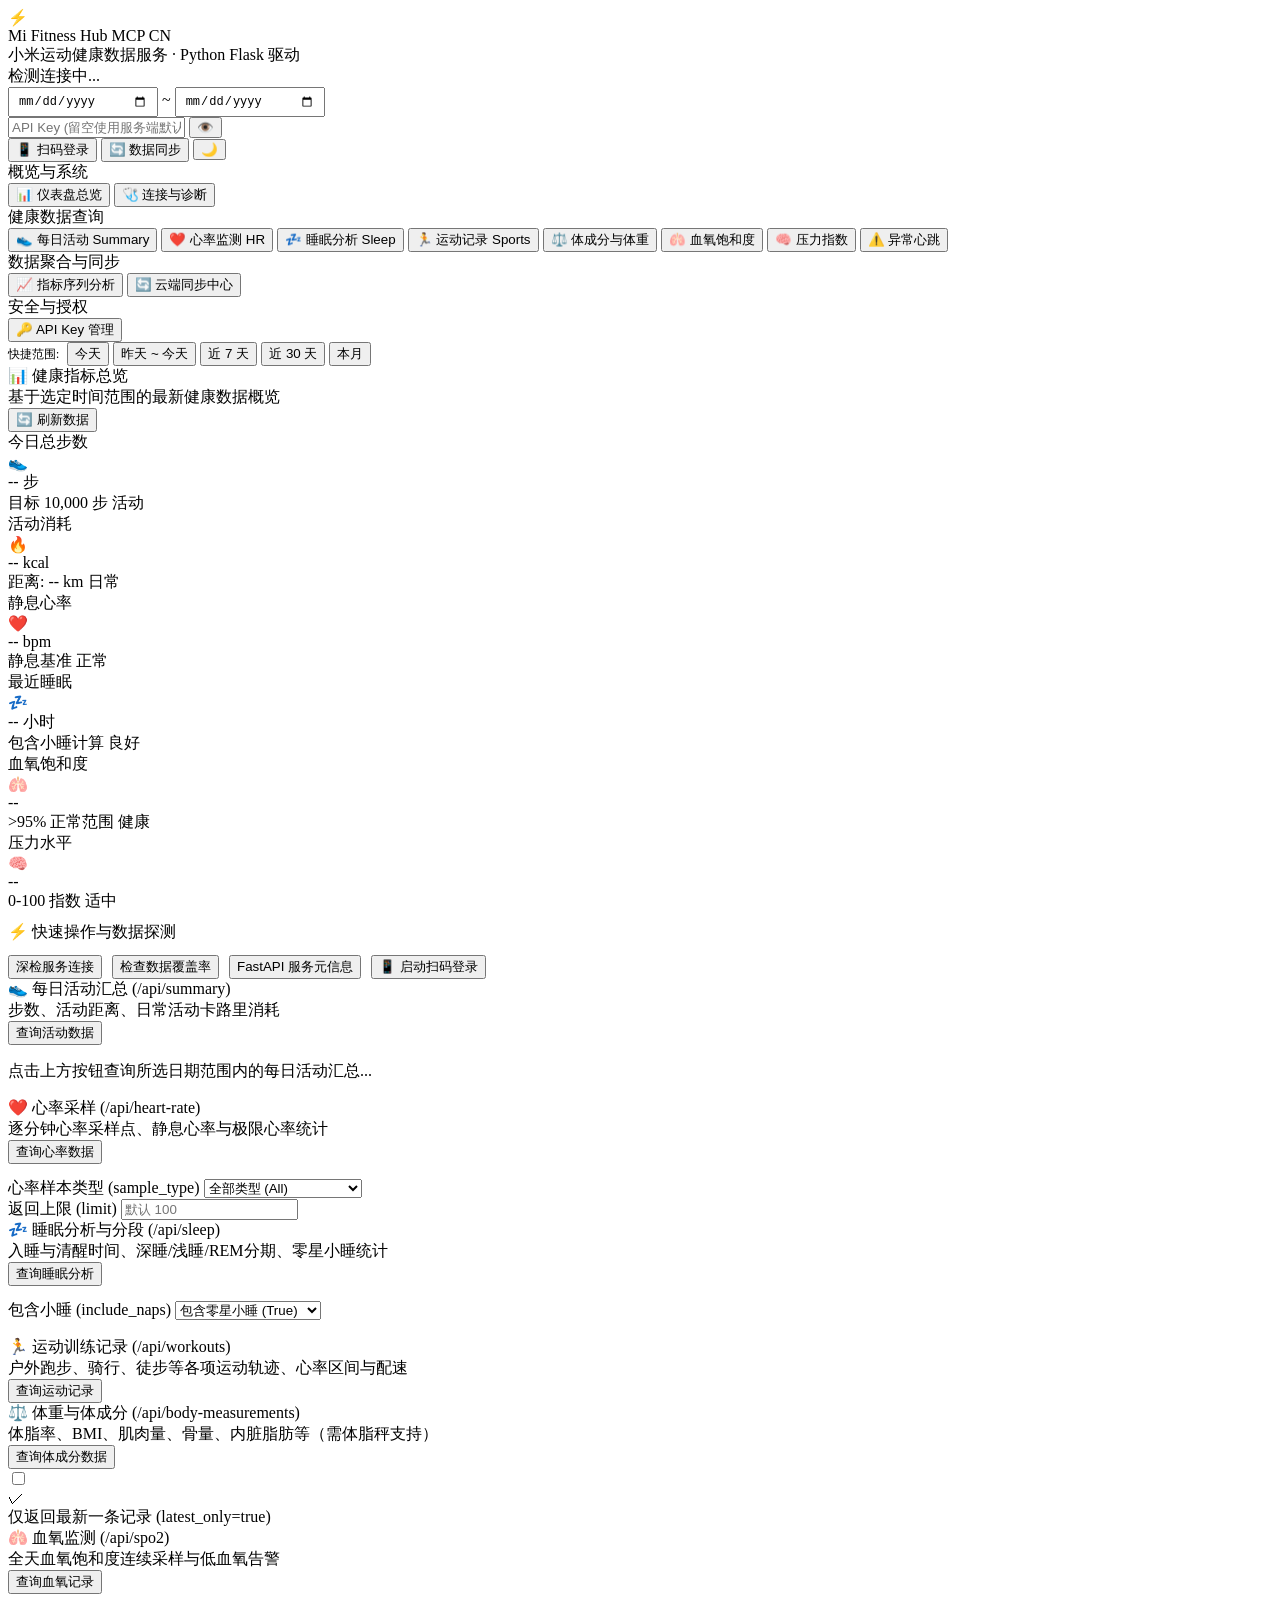
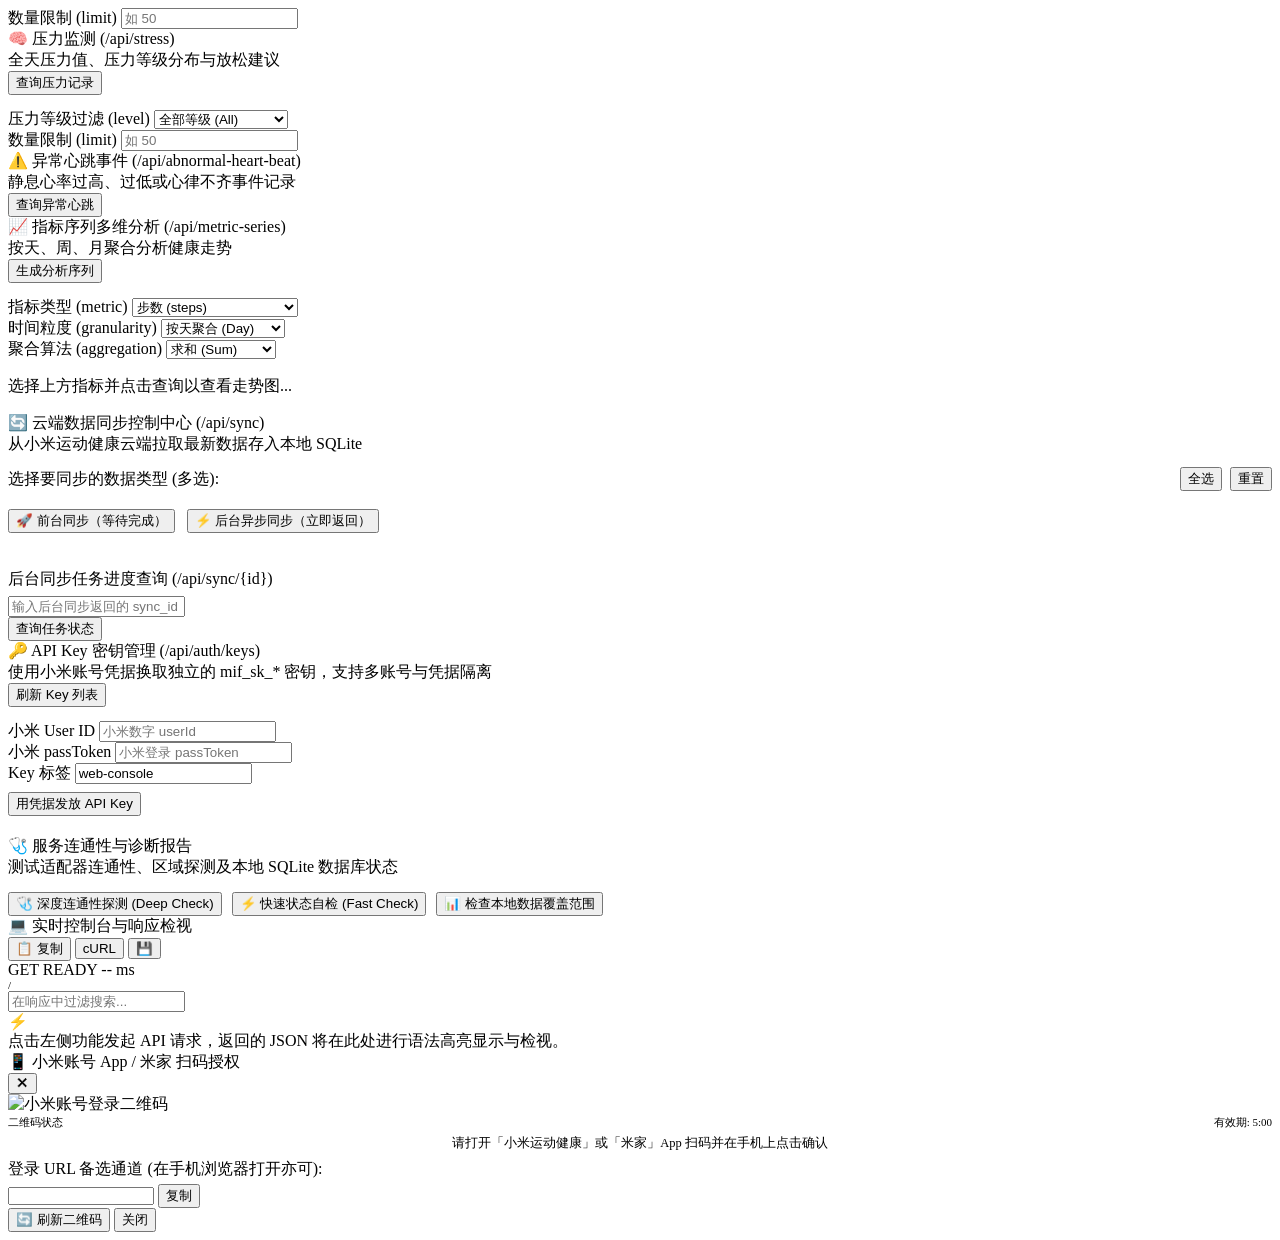
==== src/mi_fitness_mcp/web_assets/templates/index.html @ 89b132bc "Fix merged daily activity totals and sleep data accuracy" ====
<!DOCTYPE html>
<html lang="zh-CN" data-theme="dark">
<head>
  <meta charset="utf-8">
  <meta name="viewport" content="width=device-width, initial-scale=1.0">
  <title>Mi Fitness MCP | 健康数据中心与调试控制台</title>
  <link rel="stylesheet" href="/static/css/style.css">
</head>
<body>
  <div id="app-container">
    <!-- Top Header -->
    <header class="top-header">
      <div class="header-brand">
        <div class="brand-icon">⚡</div>
        <div class="brand-titles">
          <div class="brand-title">
            <span>Mi Fitness Hub</span>
            <span class="brand-badge">MCP CN</span>
          </div>
          <div class="brand-subtitle">小米运动健康数据服务 · Python Flask 驱动</div>
        </div>
      </div>

      <div class="header-actions">
        <!-- Live Backend Status -->
        <div class="status-indicator-badge" id="backendStatusBadge" title="FastAPI 后端服务连接状态">
          <div class="status-dot pulsing" id="backendStatusDot"></div>
          <span id="backendStatusText">检测连接中...</span>
        </div>

        <!-- Global Date Range Pickers -->
        <div class="form-row" style="margin: 0; gap: 6px;">
          <input type="date" id="startDate" class="input-control" style="width: 130px; padding: 5px 8px; font-size: 12px;" title="开始日期">
          <span style="color: var(--text-dim);">~</span>
          <input type="date" id="endDate" class="input-control" style="width: 130px; padding: 5px 8px; font-size: 12px;" title="结束日期">
        </div>

        <!-- Global API Key Input -->
        <div class="api-key-input-wrapper" title="X-API-Key（将作为请求头转发）">
          <input type="password" id="apiKeyInput" placeholder="API Key (留空使用服务端默认)">
          <button class="api-key-icon-btn" onclick="toggleApiKeyVisibility()" title="显示/隐藏 Key" id="keyVisBtn">👁️</button>
        </div>

        <!-- Quick Action Buttons -->
        <button class="btn btn-primary btn-sm" onclick="openQrModal()">📱 扫码登录</button>
        <button class="btn btn-secondary btn-sm" onclick="switchTab('sync')">🔄 数据同步</button>
        <button class="btn btn-icon-only btn-sm" id="themeToggleBtn" onclick="toggleTheme()" title="切换浅色/深色主题">🌙</button>
      </div>
    </header>

    <!-- Main Layout Grid -->
    <div class="main-layout">
      <!-- Left Sidebar Navigation -->
      <aside class="app-sidebar">
        <div>
          <div class="nav-section-title">概览与系统</div>
          <div class="nav-group">
            <button class="nav-item active" data-tab="overview">
              <span class="nav-icon">📊</span>
              <span>仪表盘总览</span>
            </button>
            <button class="nav-item" data-tab="doctor">
              <span class="nav-icon">🩺</span>
              <span>连接与诊断</span>
            </button>
          </div>
        </div>

        <div>
          <div class="nav-section-title">健康数据查询</div>
          <div class="nav-group">
            <button class="nav-item" data-tab="activity">
              <span class="nav-icon">👟</span>
              <span>每日活动</span>
              <span class="nav-badge">Summary</span>
            </button>
            <button class="nav-item" data-tab="heartrate">
              <span class="nav-icon">❤️</span>
              <span>心率监测</span>
              <span class="nav-badge">HR</span>
            </button>
            <button class="nav-item" data-tab="sleep">
              <span class="nav-icon">💤</span>
              <span>睡眠分析</span>
              <span class="nav-badge">Sleep</span>
            </button>
            <button class="nav-item" data-tab="workouts">
              <span class="nav-icon">🏃</span>
              <span>运动记录</span>
              <span class="nav-badge">Sports</span>
            </button>
            <button class="nav-item" data-tab="body">
              <span class="nav-icon">⚖️</span>
              <span>体成分与体重</span>
            </button>
            <button class="nav-item" data-tab="spo2">
              <span class="nav-icon">🫁</span>
              <span>血氧饱和度</span>
            </button>
            <button class="nav-item" data-tab="stress">
              <span class="nav-icon">🧠</span>
              <span>压力指数</span>
            </button>
            <button class="nav-item" data-tab="abnormal">
              <span class="nav-icon">⚠️</span>
              <span>异常心跳</span>
            </button>
          </div>
        </div>

        <div>
          <div class="nav-section-title">数据聚合与同步</div>
          <div class="nav-group">
            <button class="nav-item" data-tab="series">
              <span class="nav-icon">📈</span>
              <span>指标序列分析</span>
            </button>
            <button class="nav-item" data-tab="sync">
              <span class="nav-icon">🔄</span>
              <span>云端同步中心</span>
            </button>
          </div>
        </div>

        <div>
          <div class="nav-section-title">安全与授权</div>
          <div class="nav-group">
            <button class="nav-item" data-tab="keys">
              <span class="nav-icon">🔑</span>
              <span>API Key 管理</span>
            </button>
          </div>
        </div>
      </aside>

      <!-- Center Workspace (Tabbed) -->
      <main class="app-content">
        <!-- Date Preset Filter Pills -->
        <div class="date-preset-pills">
          <span style="font-size: 11.5px; color: var(--text-dim); margin-right: 4px;">快捷范围:</span>
          <button class="preset-pill" data-preset="today" id="preset-today">今天</button>
          <button class="preset-pill active" data-preset="yesterday" id="preset-yesterday">昨天 ~ 今天</button>
          <button class="preset-pill" data-preset="7d" id="preset-7d">近 7 天</button>
          <button class="preset-pill" data-preset="30d" id="preset-30d">近 30 天</button>
          <button class="preset-pill" data-preset="month" id="preset-month">本月</button>
        </div>

        <!-- 1. Overview Tab -->
        <section class="tab-pane active" id="tab-overview">
          <div class="panel-header">
            <div>
              <div class="panel-title"><span class="title-icon">📊</span> 健康指标总览</div>
              <div class="panel-subtitle" id="overviewRangeStatus">基于选定时间范围的最新健康数据概览</div>
            </div>
            <button class="btn btn-secondary btn-sm" onclick="loadOverview()">🔄 刷新数据</button>
          </div>

          <div class="stat-cards-grid">
            <div class="stat-card steps">
              <div class="stat-card-header">
                <span class="stat-card-title">今日总步数</span>
                <div class="stat-card-icon">👟</div>
              </div>
              <div class="stat-card-value"><span id="statSteps">--</span> <span class="stat-card-unit">步</span></div>
              <div class="stat-card-footer">
                <span>目标 10,000 步</span>
                <span class="stat-card-badge up">活动</span>
              </div>
            </div>

            <div class="stat-card calories">
              <div class="stat-card-header">
                <span class="stat-card-title">活动消耗</span>
                <div class="stat-card-icon">🔥</div>
              </div>
              <div class="stat-card-value"><span id="statCalories">--</span> <span class="stat-card-unit">kcal</span></div>
              <div class="stat-card-footer">
                <span>距离: <span id="statDistance">--</span> km</span>
                <span class="stat-card-badge neutral">日常</span>
              </div>
            </div>

            <div class="stat-card hr">
              <div class="stat-card-header">
                <span class="stat-card-title">静息心率</span>
                <div class="stat-card-icon">❤️</div>
              </div>
              <div class="stat-card-value"><span id="statHr">--</span> <span class="stat-card-unit">bpm</span></div>
              <div class="stat-card-footer">
                <span>静息基准</span>
                <span class="stat-card-badge up">正常</span>
              </div>
            </div>

            <div class="stat-card sleep">
              <div class="stat-card-header">
                <span class="stat-card-title">最近睡眠</span>
                <div class="stat-card-icon">💤</div>
              </div>
              <div class="stat-card-value"><span id="statSleep">--</span> <span class="stat-card-unit">小时</span></div>
              <div class="stat-card-footer">
                <span>包含小睡计算</span>
                <span class="stat-card-badge neutral">良好</span>
              </div>
            </div>

            <div class="stat-card spo2">
              <div class="stat-card-header">
                <span class="stat-card-title">血氧饱和度</span>
                <div class="stat-card-icon">🫁</div>
              </div>
              <div class="stat-card-value"><span id="statSpo2">--</span></div>
              <div class="stat-card-footer">
                <span>>95% 正常范围</span>
                <span class="stat-card-badge up">健康</span>
              </div>
            </div>

            <div class="stat-card stress">
              <div class="stat-card-header">
                <span class="stat-card-title">压力水平</span>
                <div class="stat-card-icon">🧠</div>
              </div>
              <div class="stat-card-value"><span id="statStress">--</span></div>
              <div class="stat-card-footer">
                <span>0-100 指数</span>
                <span class="stat-card-badge neutral">适中</span>
              </div>
            </div>
          </div>

          <div class="glass-panel" style="margin-top: 10px;">
            <div class="panel-title"><span class="title-icon">⚡</span> 快速操作与数据探测</div>
            <div style="display: flex; gap: 10px; margin-top: 12px; flex-wrap: wrap;">
              <button class="btn btn-outline" onclick="api('GET', '/api/status?deep=true')">深检服务连接</button>
              <button class="btn btn-outline" onclick="api('GET', '/api/coverage')">检查数据覆盖率</button>
              <button class="btn btn-outline" onclick="api('GET', '/')">FastAPI 服务元信息</button>
              <button class="btn btn-primary" onclick="openQrModal()">📱 启动扫码登录</button>
            </div>
          </div>
        </section>

        <!-- 2. Daily Activity Tab -->
        <section class="tab-pane" id="tab-activity">
          <div class="glass-panel">
            <div class="panel-header">
              <div>
                <div class="panel-title"><span class="title-icon">👟</span> 每日活动汇总 (/api/summary)</div>
                <div class="panel-subtitle">步数、活动距离、日常活动卡路里消耗</div>
              </div>
              <button class="btn btn-primary" onclick="querySummary()">查询活动数据</button>
            </div>
            <div id="summaryVisualContainer" style="margin-top: 14px;">
              <p class="panel-subtitle">点击上方按钮查询所选日期范围内的每日活动汇总...</p>
            </div>
          </div>
        </section>

        <!-- 3. Heart Rate Tab -->
        <section class="tab-pane" id="tab-heartrate">
          <div class="glass-panel">
            <div class="panel-header">
              <div>
                <div class="panel-title"><span class="title-icon">❤️</span> 心率采样 (/api/heart-rate)</div>
                <div class="panel-subtitle">逐分钟心率采样点、静息心率与极限心率统计</div>
              </div>
              <button class="btn btn-primary" onclick="queryHeartRate()">查询心率数据</button>
            </div>

            <div class="form-row" style="margin-top: 14px;">
              <div class="form-group">
                <label class="form-label">心率样本类型 (sample_type)</label>
                <select id="hrType" class="select-control">
                  <option value="">全部类型 (All)</option>
                  <option value="passive">被动日常监测 (passive)</option>
                  <option value="active">运动活跃采样 (active)</option>
                  <option value="resting">静息心率 (resting)</option>
                </select>
              </div>
              <div class="form-group sm">
                <label class="form-label">返回上限 (limit)</label>
                <input type="number" id="hrLimit" class="input-control" placeholder="默认 100">
              </div>
            </div>
          </div>
        </section>

        <!-- 4. Sleep Tab -->
        <section class="tab-pane" id="tab-sleep">
          <div class="glass-panel">
            <div class="panel-header">
              <div>
                <div class="panel-title"><span class="title-icon">💤</span> 睡眠分析与分段 (/api/sleep)</div>
                <div class="panel-subtitle">入睡与清醒时间、深睡/浅睡/REM分期、零星小睡统计</div>
              </div>
              <button class="btn btn-primary" onclick="querySleep()">查询睡眠分析</button>
            </div>

            <div class="form-row" style="margin-top: 14px;">
              <div class="form-group">
                <label class="form-label">包含小睡 (include_naps)</label>
                <select id="napsSelect" class="select-control">
                  <option value="true">包含零星小睡 (True)</option>
                  <option value="false">仅主睡眠阶段 (False)</option>
                </select>
              </div>
            </div>

            <div id="sleepTimelineWrapper" style="margin-top: 16px;"></div>
          </div>
        </section>

        <!-- 5. Workouts Tab -->
        <section class="tab-pane" id="tab-workouts">
          <div class="glass-panel">
            <div class="panel-header">
              <div>
                <div class="panel-title"><span class="title-icon">🏃</span> 运动训练记录 (/api/workouts)</div>
                <div class="panel-subtitle">户外跑步、骑行、徒步等各项运动轨迹、心率区间与配速</div>
              </div>
              <button class="btn btn-primary" onclick="queryWorkouts()">查询运动记录</button>
            </div>
          </div>
        </section>

        <!-- 6. Body Measurements Tab -->
        <section class="tab-pane" id="tab-body">
          <div class="glass-panel">
            <div class="panel-header">
              <div>
                <div class="panel-title"><span class="title-icon">⚖️</span> 体重与体成分 (/api/body-measurements)</div>
                <div class="panel-subtitle">体脂率、BMI、肌肉量、骨量、内脏脂肪等（需体脂秤支持）</div>
              </div>
              <button class="btn btn-primary" onclick="queryBody()">查询体成分数据</button>
            </div>

            <label class="custom-checkbox">
              <input type="checkbox" id="latestOnlyCheck">
              <div class="checkbox-box">✓</div>
              <span>仅返回最新一条记录 (latest_only=true)</span>
            </label>
          </div>
        </section>

        <!-- 7. SpO2 Tab -->
        <section class="tab-pane" id="tab-spo2">
          <div class="glass-panel">
            <div class="panel-header">
              <div>
                <div class="panel-title"><span class="title-icon">🫁</span> 血氧监测 (/api/spo2)</div>
                <div class="panel-subtitle">全天血氧饱和度连续采样与低血氧告警</div>
              </div>
              <button class="btn btn-primary" onclick="querySpo2()">查询血氧记录</button>
            </div>

            <div class="form-row" style="margin-top: 14px;">
              <div class="form-group sm">
                <label class="form-label">数量限制 (limit)</label>
                <input type="number" id="spo2Limit" class="input-control" placeholder="如 50">
              </div>
            </div>
          </div>
        </section>

        <!-- 8. Stress Tab -->
        <section class="tab-pane" id="tab-stress">
          <div class="glass-panel">
            <div class="panel-header">
              <div>
                <div class="panel-title"><span class="title-icon">🧠</span> 压力监测 (/api/stress)</div>
                <div class="panel-subtitle">全天压力值、压力等级分布与放松建议</div>
              </div>
              <button class="btn btn-primary" onclick="queryStress()">查询压力记录</button>
            </div>

            <div class="form-row" style="margin-top: 14px;">
              <div class="form-group">
                <label class="form-label">压力等级过滤 (level)</label>
                <select id="stressLevel" class="select-control">
                  <option value="">全部等级 (All)</option>
                  <option value="low">低度压力 (Low)</option>
                  <option value="medium">中度压力 (Medium)</option>
                  <option value="high">高度压力 (High)</option>
                </select>
              </div>
              <div class="form-group sm">
                <label class="form-label">数量限制 (limit)</label>
                <input type="number" id="stressLimit" class="input-control" placeholder="如 50">
              </div>
            </div>
          </div>
        </section>

        <!-- 9. Abnormal Heart Beat Tab -->
        <section class="tab-pane" id="tab-abnormal">
          <div class="glass-panel">
            <div class="panel-header">
              <div>
                <div class="panel-title"><span class="title-icon">⚠️</span> 异常心跳事件 (/api/abnormal-heart-beat)</div>
                <div class="panel-subtitle">静息心率过高、过低或心律不齐事件记录</div>
              </div>
              <button class="btn btn-primary" onclick="queryAbnormalHr()">查询异常心跳</button>
            </div>
          </div>
        </section>

        <!-- 10. Metric Series Tab -->
        <section class="tab-pane" id="tab-series">
          <div class="glass-panel">
            <div class="panel-header">
              <div>
                <div class="panel-title"><span class="title-icon">📈</span> 指标序列多维分析 (/api/metric-series)</div>
                <div class="panel-subtitle">按天、周、月聚合分析健康走势</div>
              </div>
              <button class="btn btn-primary" onclick="queryMetricSeries()">生成分析序列</button>
            </div>

            <div class="form-row" style="margin-top: 14px;">
              <div class="form-group">
                <label class="form-label">指标类型 (metric)</label>
                <select id="metricSelect" class="select-control">
                  <option value="steps">步数 (steps)</option>
                  <option value="distance_m">距离/米 (distance_m)</option>
                  <option value="active_kcal">活动卡路里 (active_kcal)</option>
                </select>
              </div>
              <div class="form-group">
                <label class="form-label">时间粒度 (granularity)</label>
                <select id="granularitySelect" class="select-control">
                  <option value="day">按天聚合 (Day)</option>
                  <option value="week">按周聚合 (Week)</option>
                  <option value="month">按月聚合 (Month)</option>
                </select>
              </div>
              <div class="form-group">
                <label class="form-label">聚合算法 (aggregation)</label>
                <select id="aggregationSelect" class="select-control">
                  <option value="sum">求和 (Sum)</option>
                  <option value="avg">平均值 (Avg)</option>
                  <option value="max">最大值 (Max)</option>
                  <option value="min">最小值 (Min)</option>
                  <option value="latest">取最新 (Latest)</option>
                </select>
              </div>
            </div>

            <!-- Visualization Canvas -->
            <div class="chart-container" id="metricChartContainer" style="margin-top: 16px;">
              <div class="inspector-empty-state"><p>选择上方指标并点击查询以查看走势图...</p></div>
            </div>
          </div>
        </section>

        <!-- 11. Sync Center Tab -->
        <section class="tab-pane" id="tab-sync">
          <div class="glass-panel">
            <div class="panel-header">
              <div>
                <div class="panel-title"><span class="title-icon">🔄</span> 云端数据同步控制中心 (/api/sync)</div>
                <div class="panel-subtitle">从小米运动健康云端拉取最新数据存入本地 SQLite</div>
              </div>
            </div>

            <div style="margin-top: 12px;">
              <div style="display: flex; justify-content: space-between; align-items: center;">
                <label class="form-label">选择要同步的数据类型 (多选):</label>
                <div style="display: flex; gap: 8px;">
                  <button class="btn btn-outline btn-sm" onclick="selectAllSyncTags(true)">全选</button>
                  <button class="btn btn-outline btn-sm" onclick="selectAllSyncTags(false)">重置</button>
                </div>
              </div>

              <div class="tag-pills-selector" id="syncTagPills"></div>
            </div>

            <div style="display: flex; gap: 12px; margin-top: 18px; flex-wrap: wrap;">
              <button class="btn btn-primary" onclick="triggerSync(false)">🚀 前台同步（等待完成）</button>
              <button class="btn btn-secondary" onclick="triggerSync(true)">⚡ 后台异步同步（立即返回）</button>
            </div>

            <div style="margin-top: 20px; padding-top: 16px; border-top: 1px solid var(--border-subtle);">
              <label class="form-label">后台同步任务进度查询 (/api/sync/{id})</label>
              <div class="form-row" style="margin-top: 6px;">
                <div class="form-group">
                  <input type="text" id="syncIdInput" class="input-control" placeholder="输入后台同步返回的 sync_id (如 sync_abc123)">
                </div>
                <button class="btn btn-outline" onclick="pollSyncStatus()">查询任务状态</button>
              </div>
            </div>
          </div>
        </section>

        <!-- 12. API Key Management Tab -->
        <section class="tab-pane" id="tab-keys">
          <div class="glass-panel">
            <div class="panel-header">
              <div>
                <div class="panel-title"><span class="title-icon">🔑</span> API Key 密钥管理 (/api/auth/keys)</div>
                <div class="panel-subtitle">使用小米账号凭据换取独立的 mif_sk_* 密钥，支持多账号与凭据隔离</div>
              </div>
              <button class="btn btn-secondary btn-sm" onclick="listKeys()">刷新 Key 列表</button>
            </div>

            <div class="form-row" style="margin-top: 14px;">
              <div class="form-group">
                <label class="form-label">小米 User ID</label>
                <input type="text" id="keyUserId" class="input-control" placeholder="小米数字 userId">
              </div>
              <div class="form-group">
                <label class="form-label">小米 passToken</label>
                <input type="password" id="keyPassToken" class="input-control" placeholder="小米登录 passToken">
              </div>
              <div class="form-group sm">
                <label class="form-label">Key 标签</label>
                <input type="text" id="keyLabel" class="input-control" placeholder="web-ui" value="web-console">
              </div>
            </div>

            <button class="btn btn-primary" onclick="createKeyWithCredentials()" style="margin-top: 8px;">用凭据发放 API Key</button>

            <div id="keysTableWrapper" style="margin-top: 20px;"></div>
          </div>
        </section>

        <!-- 13. Doctor Tab -->
        <section class="tab-pane" id="tab-doctor">
          <div class="glass-panel">
            <div class="panel-header">
              <div>
                <div class="panel-title"><span class="title-icon">🩺</span> 服务连通性与诊断报告</div>
                <div class="panel-subtitle">测试适配器连通性、区域探测及本地 SQLite 数据库状态</div>
              </div>
            </div>

            <div style="display: flex; gap: 10px; margin-top: 14px; flex-wrap: wrap;">
              <button class="btn btn-primary" onclick="api('GET', '/api/status?deep=true')">🩺 深度连通性探测 (Deep Check)</button>
              <button class="btn btn-secondary" onclick="api('GET', '/api/status?deep=false')">⚡ 快速状态自检 (Fast Check)</button>
              <button class="btn btn-outline" onclick="api('GET', '/api/coverage')">📊 检查本地数据覆盖范围</button>
            </div>
          </div>
        </section>
      </main>

      <!-- Right Inspector & Developer Console -->
      <aside class="app-inspector">
        <div class="inspector-header">
          <div class="inspector-title">
            <span>💻</span> 实时控制台与响应检视
          </div>
          <div class="btn-group">
            <button class="btn btn-secondary btn-sm" onclick="copyResponse()" title="复制 JSON">📋 复制</button>
            <button class="btn btn-secondary btn-sm" onclick="copyCurl()" title="生成 cURL">cURL</button>
            <button class="btn btn-secondary btn-sm" onclick="downloadJson()" title="导出 JSON">💾</button>
          </div>
        </div>

        <div class="inspector-meta-bar">
          <div class="meta-badges-group">
            <span class="http-method-pill get" id="metaMethod">GET</span>
            <span class="status-pill ok" id="metaStatus">READY</span>
            <span class="latency-pill" id="metaLatency">-- ms</span>
          </div>
          <div style="font-size: 11px; color: var(--text-dim); overflow: hidden; text-overflow: ellipsis; white-space: nowrap; max-width: 160px;" id="metaUrl">/</div>
        </div>

        <div class="inspector-actions-bar">
          <input type="text" class="inspector-search-input" placeholder="在响应中过滤搜索..." oninput="filterInspectorJson(this.value)">
        </div>

        <div class="inspector-body" id="inspectorBody">
          <div class="inspector-empty-state">
            <div class="inspector-empty-icon">⚡</div>
            <div>点击左侧功能发起 API 请求，返回的 JSON 将在此处进行语法高亮显示与检视。</div>
          </div>
        </div>
      </aside>
    </div>
  </div>

  <!-- QR Code Login Modal Overlay -->
  <div class="modal-backdrop" id="qrModal">
    <div class="modal-card">
      <div class="modal-header">
        <div class="modal-title">
          <span>📱</span> 小米账号 App / 米家 扫码授权
        </div>
        <button class="modal-close-btn" onclick="closeQrModal()">✕</button>
      </div>

      <div class="modal-body">
        <div class="qr-container">
          <div class="qr-image-frame">
            <img id="qrImage" alt="小米账号登录二维码" src="">
            <div class="qr-scan-beam" id="qrScanBeam"></div>
          </div>

          <div style="width: 100%;">
            <div style="display: flex; justify-content: space-between; font-size: 11px; color: var(--text-muted); margin-bottom: 4px;">
              <span>二维码状态</span>
              <span id="qrTimerText">有效期: 5:00</span>
            </div>
            <div class="qr-timer-bar">
              <div class="qr-timer-progress" id="qrProgressBar"></div>
            </div>
          </div>

          <div id="qrStatusText" style="text-align: center; font-size: 12.5px; color: var(--text-secondary); line-height: 1.5;">
            请打开「小米运动健康」或「米家」App 扫码并在手机上点击确认
          </div>

          <div style="width: 100%; margin-top: 6px;">
            <label class="form-label">登录 URL 备选通道 (在手机浏览器打开亦可):</label>
            <div class="form-row" style="margin: 4px 0 0 0;">
              <input type="text" id="qrLoginUrl" class="input-control" readonly style="font-size: 11px;">
              <button class="btn btn-secondary btn-sm" onclick="copyLoginUrl()">复制</button>
            </div>
          </div>
        </div>
      </div>

      <div class="modal-footer">
        <button class="btn btn-outline" onclick="startQrFlow()">🔄 刷新二维码</button>
        <button class="btn btn-secondary" onclick="closeQrModal()">关闭</button>
      </div>
    </div>
  </div>

  <!-- Floating Toast Notifications -->
  <div class="toast-container" id="toastContainer"></div>

  <!-- Scripts -->
  <script src="/static/js/app.js"></script>
  <script>
    function toggleApiKeyVisibility() {
      const input = $('apiKeyInput');
      const btn = $('keyVisBtn');
      if (input.type === 'password') {
        input.type = 'text';
        btn.textContent = '🔒';
      } else {
        input.type = 'password';
        btn.textContent = '👁️';
      }
    }
  </script>
</body>
</html>
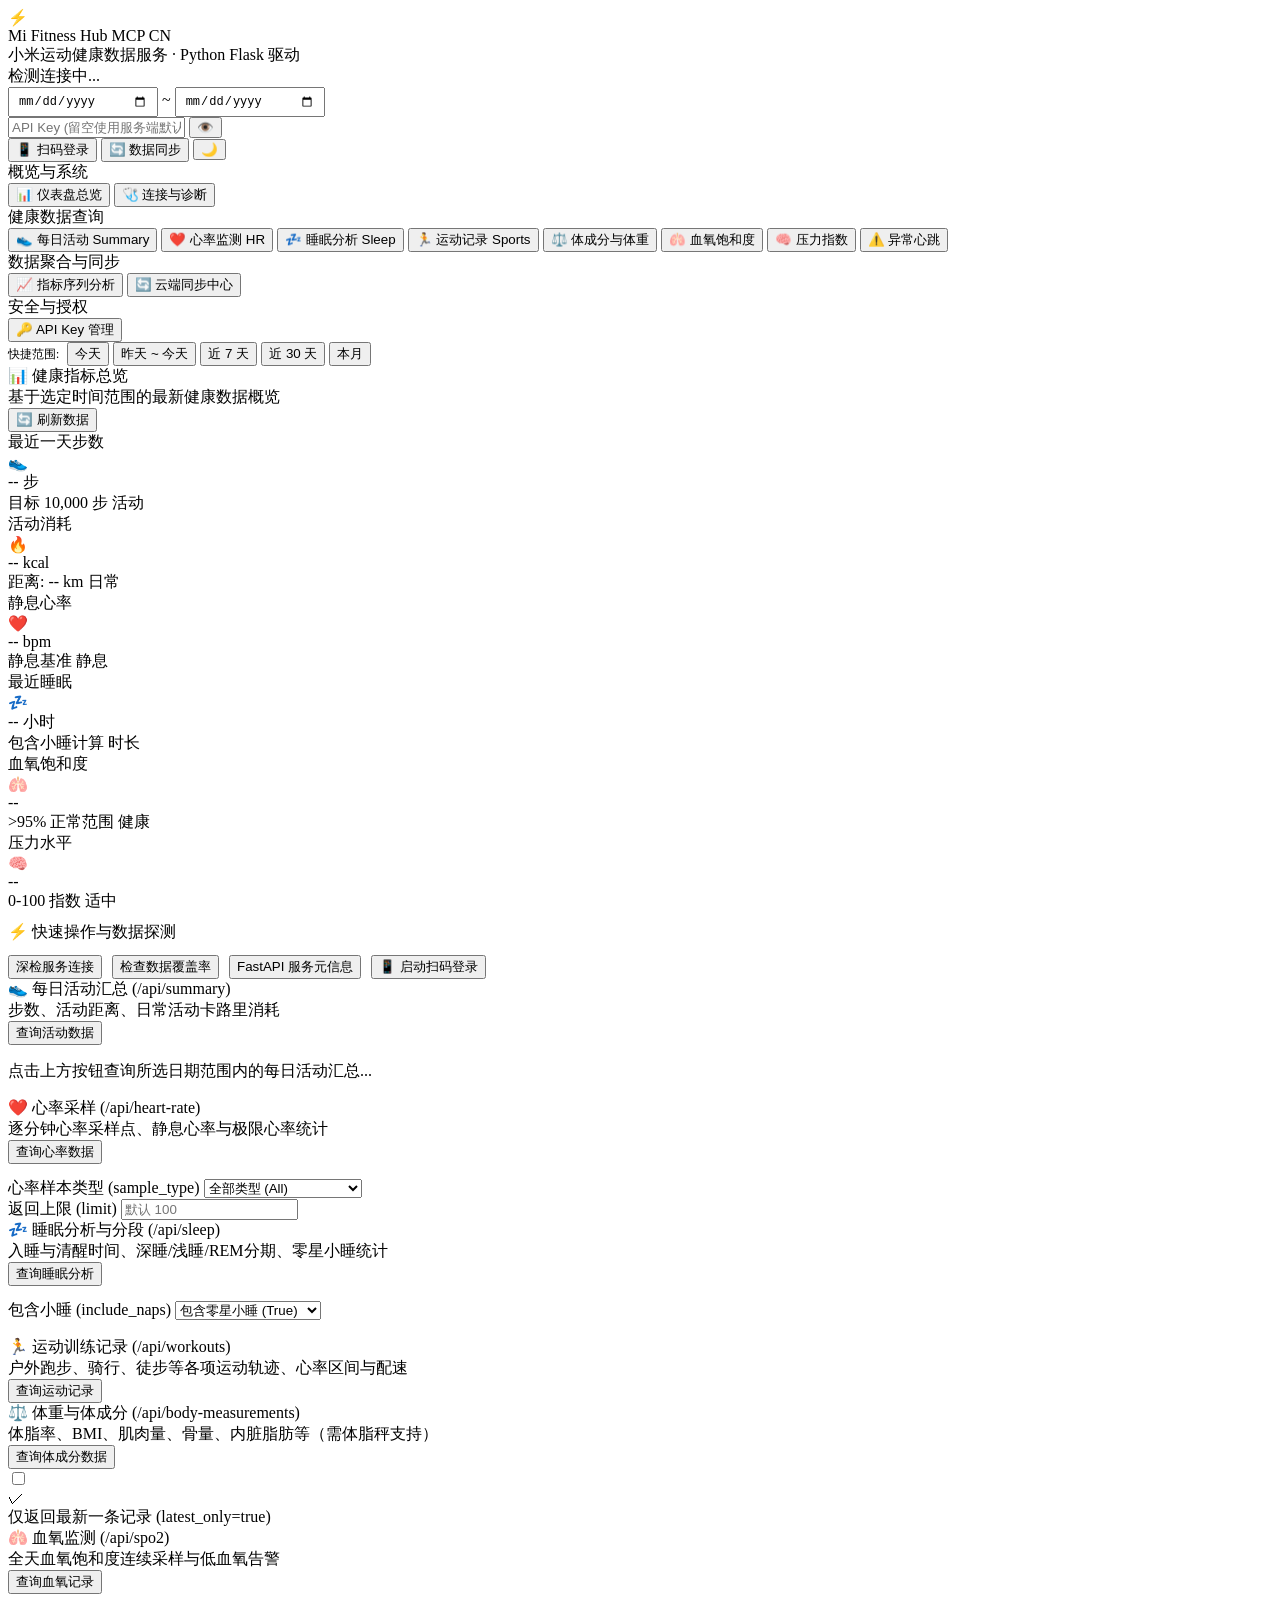
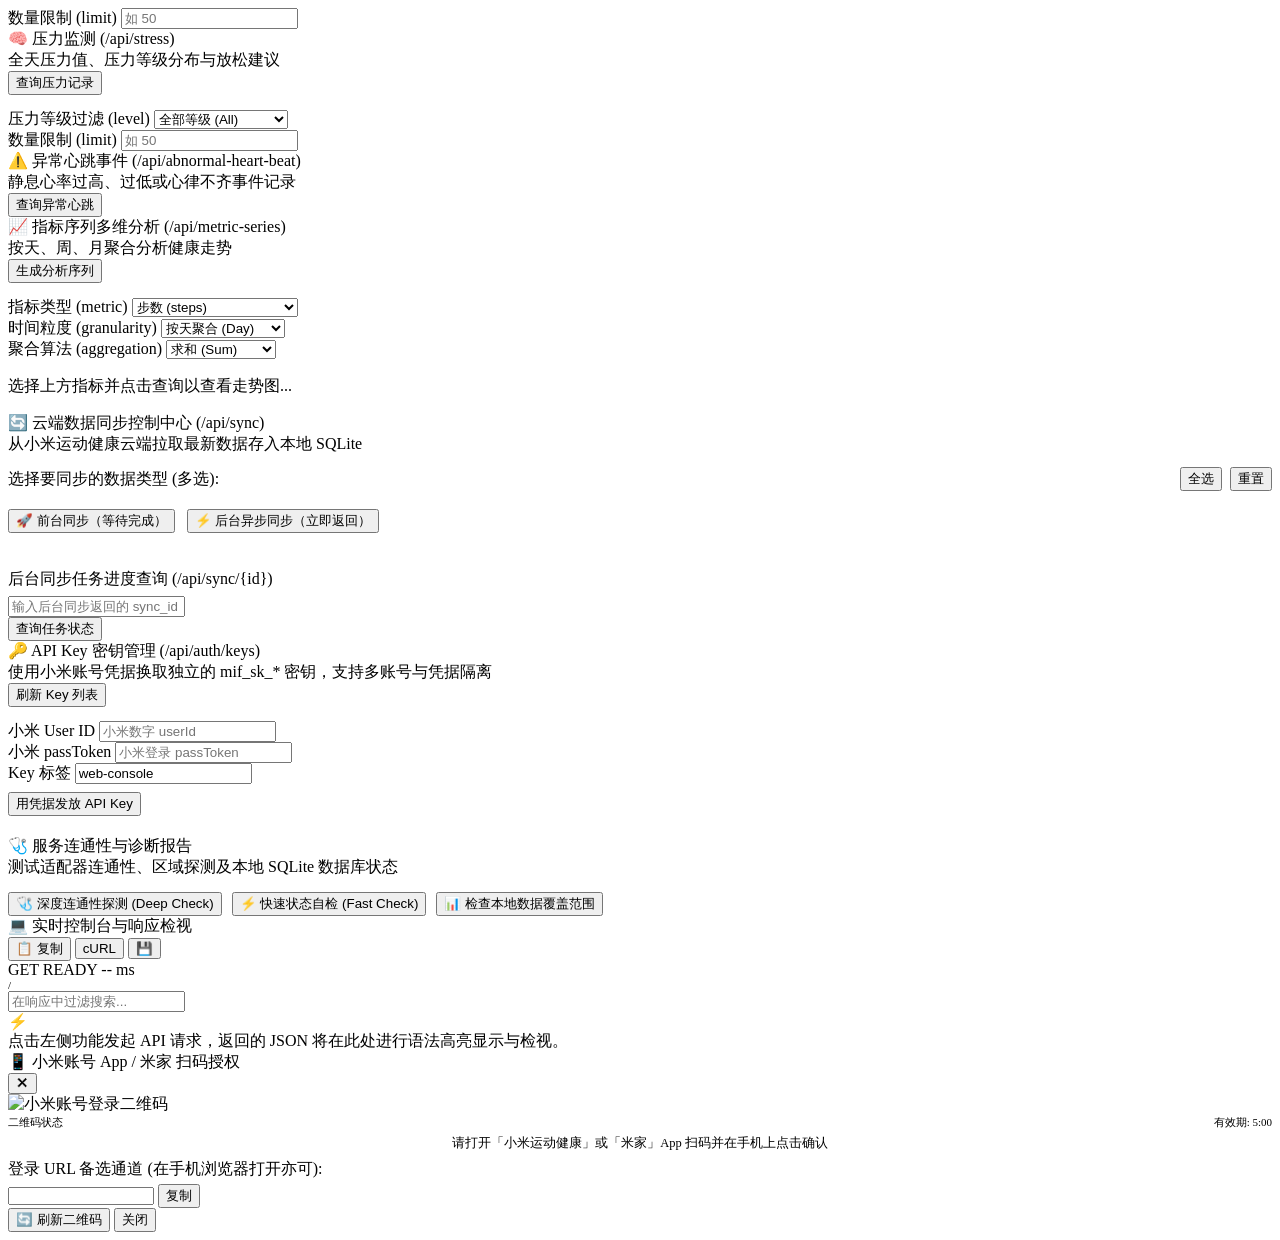
==== commit 55402b62: "Enable QR-authenticated MCP analysis and fix dashboard controls" ====
--- a/src/mi_fitness_mcp/web_assets/templates/index.html
+++ b/src/mi_fitness_mcp/web_assets/templates/index.html
@@ -158,7 +158,7 @@
           <div class="stat-cards-grid">
             <div class="stat-card steps">
               <div class="stat-card-header">
-                <span class="stat-card-title">今日总步数</span>
+                <span class="stat-card-title">最近一天步数</span>
                 <div class="stat-card-icon">👟</div>
               </div>
               <div class="stat-card-value"><span id="statSteps">--</span> <span class="stat-card-unit">步</span></div>
@@ -188,7 +188,7 @@
               <div class="stat-card-value"><span id="statHr">--</span> <span class="stat-card-unit">bpm</span></div>
               <div class="stat-card-footer">
                 <span>静息基准</span>
-                <span class="stat-card-badge up">正常</span>
+                <span class="stat-card-badge neutral">静息</span>
               </div>
             </div>
 
@@ -200,7 +200,7 @@
               <div class="stat-card-value"><span id="statSleep">--</span> <span class="stat-card-unit">小时</span></div>
               <div class="stat-card-footer">
                 <span>包含小睡计算</span>
-                <span class="stat-card-badge neutral">良好</span>
+                <span class="stat-card-badge neutral">时长</span>
               </div>
             </div>
 
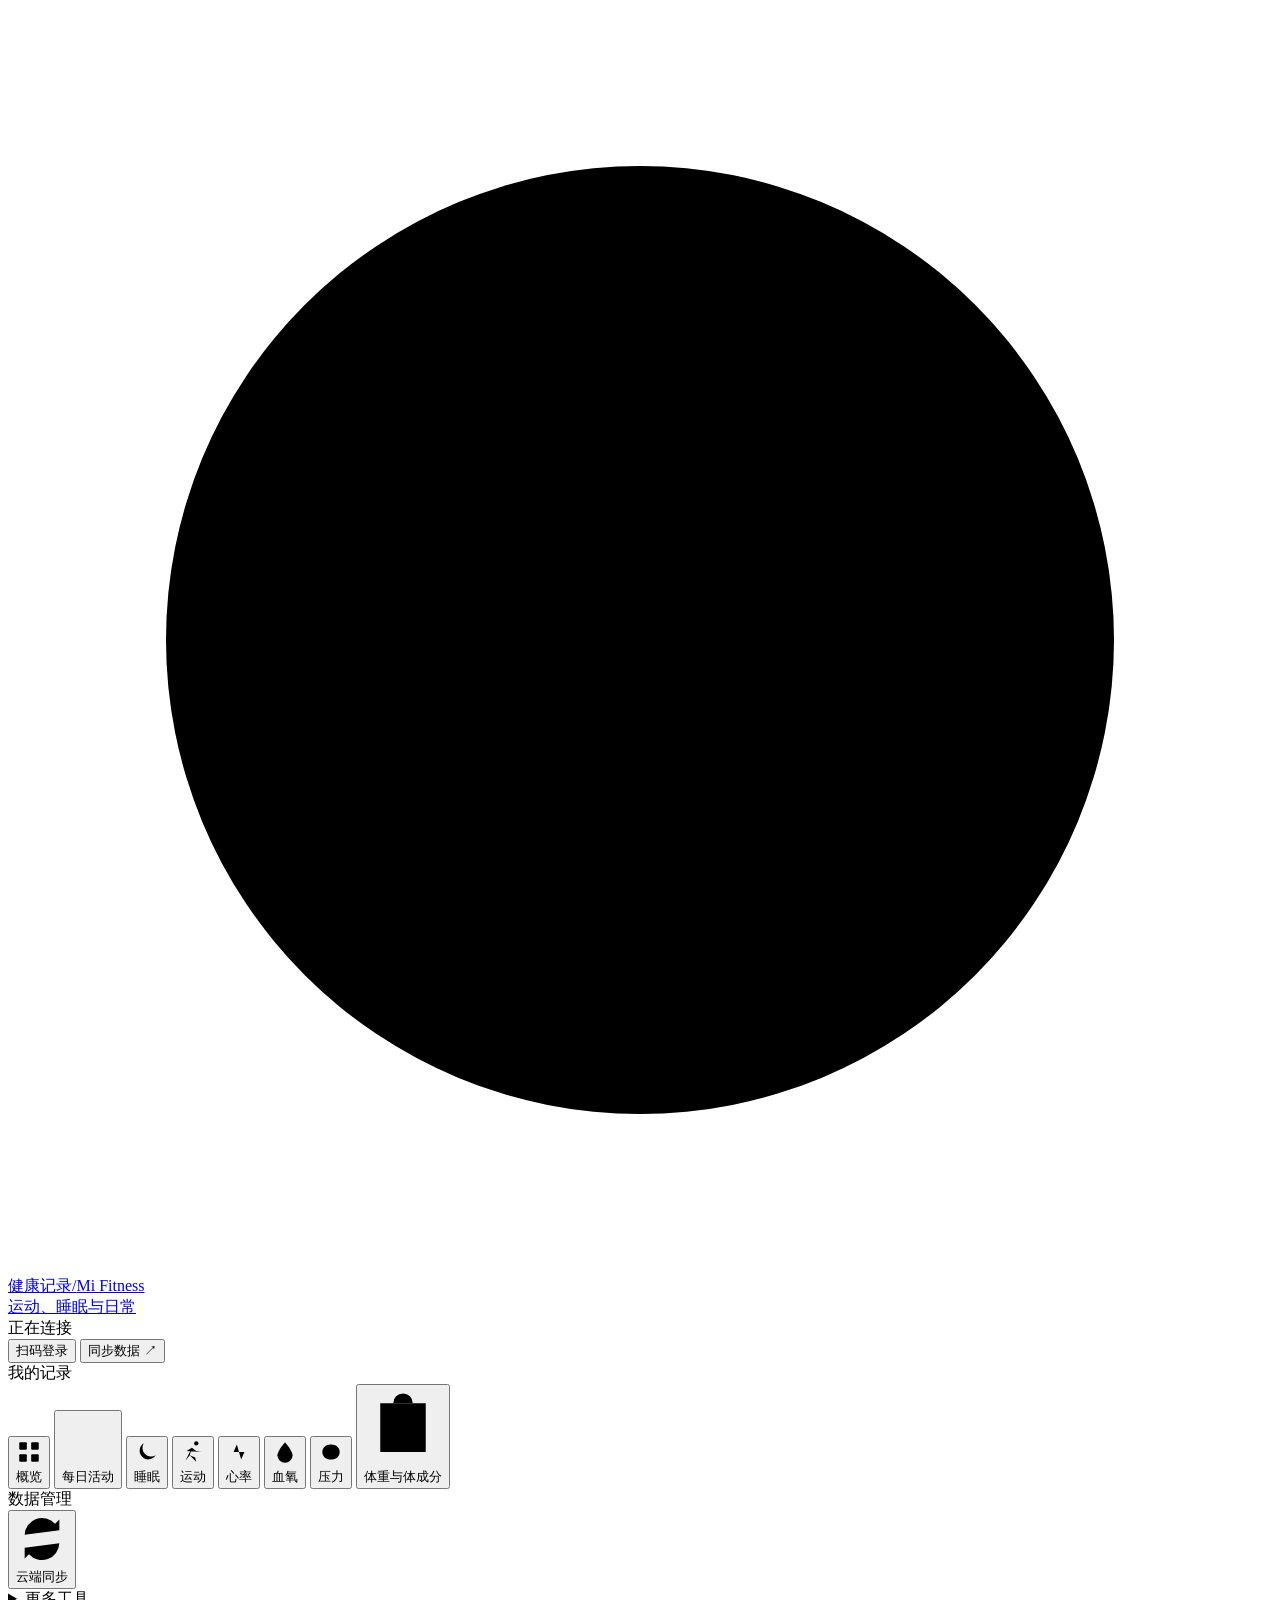
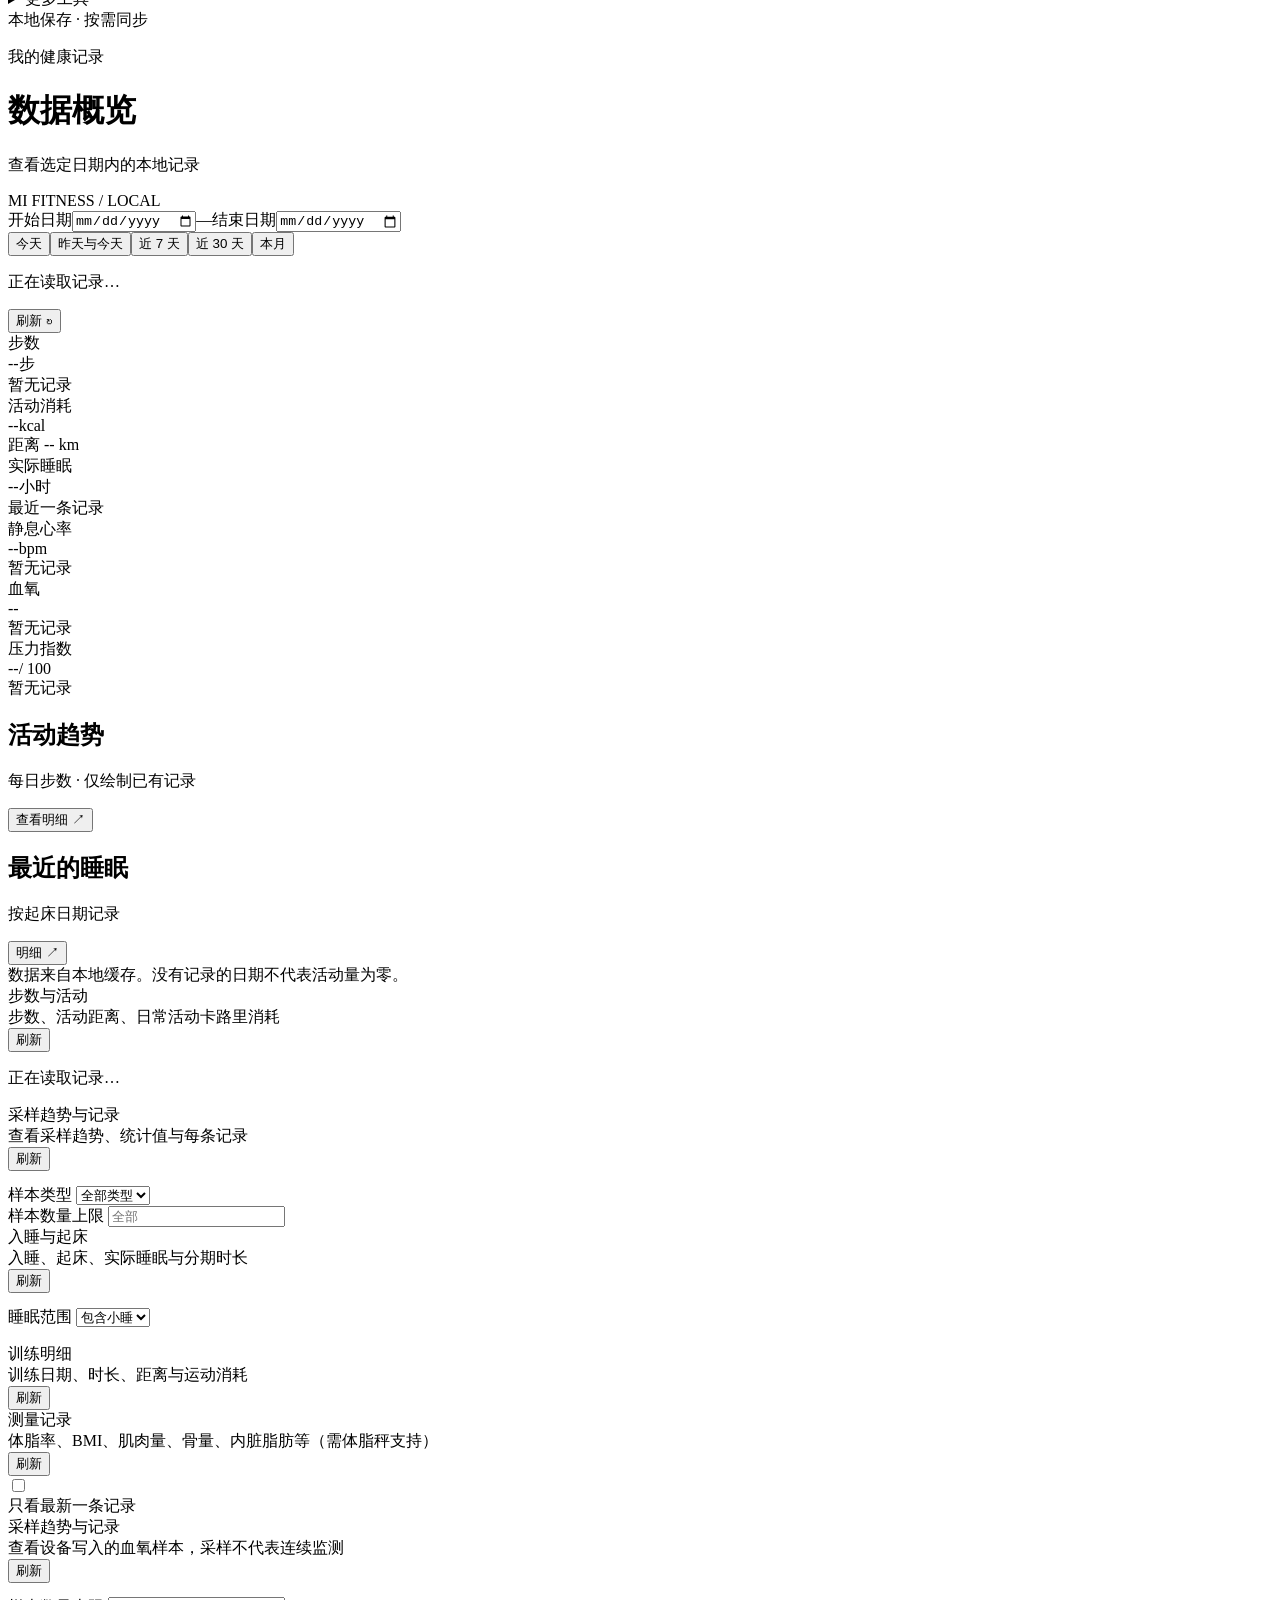
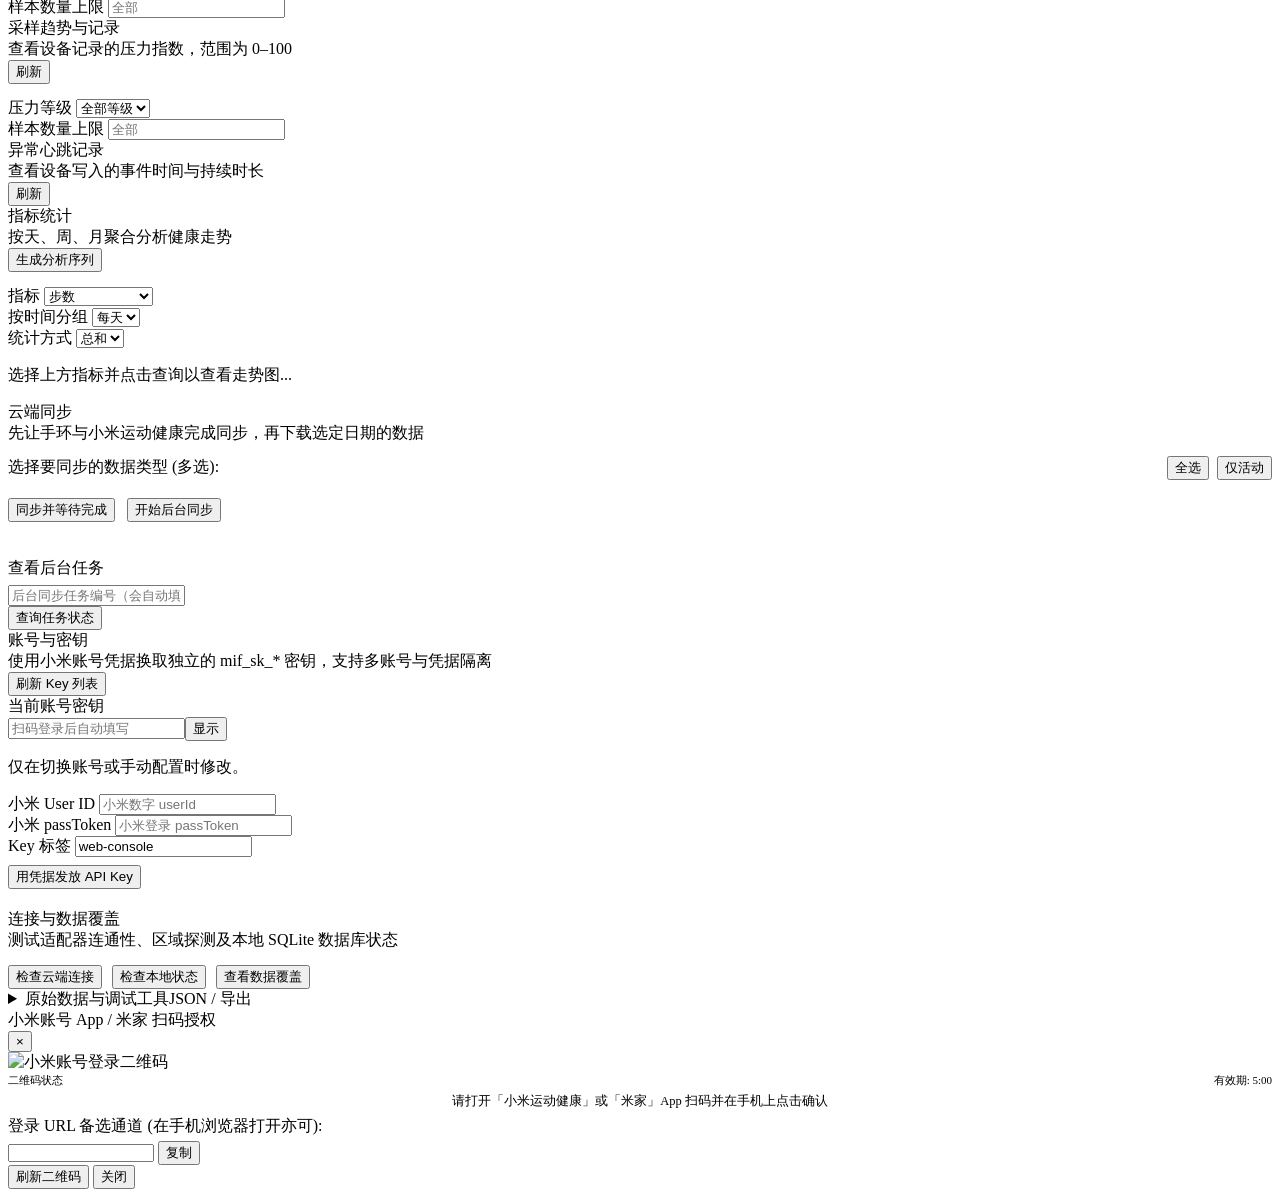
==== commit 31bebcf2: "Redesign dashboard as a minimal tactile health notebook" ====
--- a/src/mi_fitness_mcp/web_assets/templates/index.html
+++ b/src/mi_fitness_mcp/web_assets/templates/index.html
@@ -1,307 +1,139 @@
 <!DOCTYPE html>
-<html lang="zh-CN" data-theme="dark">
+<html lang="zh-CN" data-theme="light">
 <head>
   <meta charset="utf-8">
   <meta name="viewport" content="width=device-width, initial-scale=1.0">
-  <title>Mi Fitness MCP | 健康数据中心与调试控制台</title>
+  <title>健康记录 · Mi Fitness</title>
   <link rel="stylesheet" href="/static/css/style.css">
 </head>
 <body>
   <div id="app-container">
     <!-- Top Header -->
     <header class="top-header">
-      <div class="header-brand">
-        <div class="brand-icon">⚡</div>
-        <div class="brand-titles">
-          <div class="brand-title">
-            <span>Mi Fitness Hub</span>
-            <span class="brand-badge">MCP CN</span>
-          </div>
-          <div class="brand-subtitle">小米运动健康数据服务 · Python Flask 驱动</div>
-        </div>
-      </div>
-
+      <a class="header-brand" href="/" aria-label="健康记录首页">
+        <span class="brand-icon" aria-hidden="true"><svg viewBox="0 0 32 32"><circle cx="16" cy="16" r="12"/><path d="M6 17h6l3-6 4 11 3-5h4"/></svg></span>
+        <div><div class="brand-title">健康记录<span class="brand-divider">/</span><span class="brand-en">Mi Fitness</span></div><div class="brand-subtitle">运动、睡眠与日常</div></div>
+      </a>
       <div class="header-actions">
-        <!-- Live Backend Status -->
-        <div class="status-indicator-badge" id="backendStatusBadge" title="FastAPI 后端服务连接状态">
-          <div class="status-dot pulsing" id="backendStatusDot"></div>
-          <span id="backendStatusText">检测连接中...</span>
-        </div>
-
-        <!-- Global Date Range Pickers -->
-        <div class="form-row" style="margin: 0; gap: 6px;">
-          <input type="date" id="startDate" class="input-control" style="width: 130px; padding: 5px 8px; font-size: 12px;" title="开始日期">
-          <span style="color: var(--text-dim);">~</span>
-          <input type="date" id="endDate" class="input-control" style="width: 130px; padding: 5px 8px; font-size: 12px;" title="结束日期">
-        </div>
-
-        <!-- Global API Key Input -->
-        <div class="api-key-input-wrapper" title="X-API-Key（将作为请求头转发）">
-          <input type="password" id="apiKeyInput" placeholder="API Key (留空使用服务端默认)">
-          <button class="api-key-icon-btn" onclick="toggleApiKeyVisibility()" title="显示/隐藏 Key" id="keyVisBtn">👁️</button>
-        </div>
-
-        <!-- Quick Action Buttons -->
-        <button class="btn btn-primary btn-sm" onclick="openQrModal()">📱 扫码登录</button>
-        <button class="btn btn-secondary btn-sm" onclick="switchTab('sync')">🔄 数据同步</button>
-        <button class="btn btn-icon-only btn-sm" id="themeToggleBtn" onclick="toggleTheme()" title="切换浅色/深色主题">🌙</button>
+        <div class="status-indicator-badge" id="backendStatusBadge" title="本地数据服务连接状态"><span class="status-dot" id="backendStatusDot"></span><span id="backendStatusText">正在连接</span></div>
+        <button class="btn btn-secondary" onclick="openQrModal()">扫码登录</button>
+        <button class="btn btn-primary" onclick="switchTab('sync')">同步数据<span aria-hidden="true"> ↗</span></button>
       </div>
     </header>
 
     <!-- Main Layout Grid -->
     <div class="main-layout">
       <!-- Left Sidebar Navigation -->
-      <aside class="app-sidebar">
-        <div>
-          <div class="nav-section-title">概览与系统</div>
-          <div class="nav-group">
-            <button class="nav-item active" data-tab="overview">
-              <span class="nav-icon">📊</span>
-              <span>仪表盘总览</span>
-            </button>
-            <button class="nav-item" data-tab="doctor">
-              <span class="nav-icon">🩺</span>
-              <span>连接与诊断</span>
-            </button>
-          </div>
-        </div>
-
-        <div>
-          <div class="nav-section-title">健康数据查询</div>
-          <div class="nav-group">
-            <button class="nav-item" data-tab="activity">
-              <span class="nav-icon">👟</span>
-              <span>每日活动</span>
-              <span class="nav-badge">Summary</span>
-            </button>
-            <button class="nav-item" data-tab="heartrate">
-              <span class="nav-icon">❤️</span>
-              <span>心率监测</span>
-              <span class="nav-badge">HR</span>
-            </button>
-            <button class="nav-item" data-tab="sleep">
-              <span class="nav-icon">💤</span>
-              <span>睡眠分析</span>
-              <span class="nav-badge">Sleep</span>
-            </button>
-            <button class="nav-item" data-tab="workouts">
-              <span class="nav-icon">🏃</span>
-              <span>运动记录</span>
-              <span class="nav-badge">Sports</span>
-            </button>
-            <button class="nav-item" data-tab="body">
-              <span class="nav-icon">⚖️</span>
-              <span>体成分与体重</span>
-            </button>
-            <button class="nav-item" data-tab="spo2">
-              <span class="nav-icon">🫁</span>
-              <span>血氧饱和度</span>
-            </button>
-            <button class="nav-item" data-tab="stress">
-              <span class="nav-icon">🧠</span>
-              <span>压力指数</span>
-            </button>
-            <button class="nav-item" data-tab="abnormal">
-              <span class="nav-icon">⚠️</span>
-              <span>异常心跳</span>
-            </button>
-          </div>
-        </div>
-
-        <div>
-          <div class="nav-section-title">数据聚合与同步</div>
-          <div class="nav-group">
-            <button class="nav-item" data-tab="series">
-              <span class="nav-icon">📈</span>
-              <span>指标序列分析</span>
-            </button>
-            <button class="nav-item" data-tab="sync">
-              <span class="nav-icon">🔄</span>
-              <span>云端同步中心</span>
-            </button>
-          </div>
-        </div>
-
-        <div>
-          <div class="nav-section-title">安全与授权</div>
-          <div class="nav-group">
-            <button class="nav-item" data-tab="keys">
-              <span class="nav-icon">🔑</span>
-              <span>API Key 管理</span>
-            </button>
-          </div>
-        </div>
-      </aside>
+      <nav class="app-sidebar" aria-label="页面导航">
+        <div class="nav-section-title">我的记录</div><div class="nav-group">
+          <button class="nav-item active" data-tab="overview"><svg class="nav-icon" viewBox="0 0 24 24" aria-hidden="true"><rect x="3" y="3" width="7" height="7" rx="1"/><rect x="14" y="3" width="7" height="7" rx="1"/><rect x="3" y="14" width="7" height="7" rx="1"/><rect x="14" y="14" width="7" height="7" rx="1"/></svg><span>概览</span></button>
+          <button class="nav-item " data-tab="activity"><svg class="nav-icon" viewBox="0 0 24 24" aria-hidden="true"><path d="M4 20V12m5 8V8m5 12V4m5 16V9"/></svg><span>每日活动</span></button>
+          <button class="nav-item " data-tab="sleep"><svg class="nav-icon" viewBox="0 0 24 24" aria-hidden="true"><path d="M20 15A8 8 0 0 1 9 4a8 8 0 1 0 11 11Z"/></svg><span>睡眠</span></button>
+          <button class="nav-item " data-tab="workouts"><svg class="nav-icon" viewBox="0 0 24 24" aria-hidden="true"><circle cx="15" cy="4" r="2"/><path d="m6 11 5-3 4 3 5 1m-9-4-2 7-4 5m4-5 5 2 1 4"/></svg><span>运动</span></button>
+          <button class="nav-item " data-tab="heartrate"><svg class="nav-icon" viewBox="0 0 24 24" aria-hidden="true"><path d="M3 12h4l3-7 4 14 3-7h4"/></svg><span>心率</span></button>
+          <button class="nav-item " data-tab="spo2"><svg class="nav-icon" viewBox="0 0 24 24" aria-hidden="true"><path d="M12 3s-7 8-7 12a7 7 0 0 0 14 0c0-4-7-12-7-12Z"/></svg><span>血氧</span></button>
+          <button class="nav-item " data-tab="stress"><svg class="nav-icon" viewBox="0 0 24 24" aria-hidden="true"><path d="M4 12c0-4 3-7 8-7s8 3 8 7-3 7-8 7-8-3-8-7Z"/><path d="M8 12h8m-4-4v8"/></svg><span>压力</span></button>
+          <button class="nav-item " data-tab="body"><svg class="nav-icon" viewBox="0 0 24 24" aria-hidden="true"><path d="M5 5h14v15H5Z"/><path d="M9 5a3 3 0 0 1 6 0m-3 0 2 3"/></svg><span>体重与体成分</span></button>
+          </div>
+        <div class="nav-section-title">数据管理</div><div class="nav-group">
+          <button class="nav-item " data-tab="sync"><svg class="nav-icon" viewBox="0 0 24 24" aria-hidden="true"><path d="M4 10a8 8 0 0 1 14-5l2 3m0-5v5h-5M20 14a8 8 0 0 1-14 5l-2-3m0 5v-5h5"/></svg><span>云端同步</span></button>
+          </div>
+        <details class="nav-tools"><summary>更多工具</summary><div class="nav-group">
+          <button class="nav-item " data-tab="series"><svg class="nav-icon" viewBox="0 0 24 24" aria-hidden="true"><circle cx="12" cy="12" r="7"/><path d="M12 8v8m-4-4h8"/></svg><span>指标统计</span></button>
+          <button class="nav-item " data-tab="abnormal"><svg class="nav-icon" viewBox="0 0 24 24" aria-hidden="true"><circle cx="12" cy="12" r="7"/><path d="M12 8v8m-4-4h8"/></svg><span>异常心跳记录</span></button>
+          <button class="nav-item " data-tab="doctor"><svg class="nav-icon" viewBox="0 0 24 24" aria-hidden="true"><circle cx="12" cy="12" r="7"/><path d="M12 8v8m-4-4h8"/></svg><span>连接与覆盖</span></button>
+          <button class="nav-item " data-tab="keys"><svg class="nav-icon" viewBox="0 0 24 24" aria-hidden="true"><circle cx="12" cy="12" r="7"/><path d="M12 8v8m-4-4h8"/></svg><span>账号与密钥</span></button>
+          </div></details><div class="sidebar-footnote"><span class="local-mark"></span> 本地保存 · 按需同步</div></nav>
 
       <!-- Center Workspace (Tabbed) -->
       <main class="app-content">
-        <!-- Date Preset Filter Pills -->
-        <div class="date-preset-pills">
-          <span style="font-size: 11.5px; color: var(--text-dim); margin-right: 4px;">快捷范围:</span>
-          <button class="preset-pill" data-preset="today" id="preset-today">今天</button>
-          <button class="preset-pill active" data-preset="yesterday" id="preset-yesterday">昨天 ~ 今天</button>
-          <button class="preset-pill" data-preset="7d" id="preset-7d">近 7 天</button>
-          <button class="preset-pill" data-preset="30d" id="preset-30d">近 30 天</button>
-          <button class="preset-pill" data-preset="month" id="preset-month">本月</button>
+        <div class="workspace-heading"><div><p class="eyebrow">我的健康记录</p><h1 id="pageTitle">数据概览</h1><p class="workspace-subtitle" id="pageSubtitle">查看选定日期内的本地记录</p></div><span class="workspace-stamp">MI FITNESS / LOCAL</span></div>
+        <div class="range-toolbar">
+          <div class="date-range"><label><span class="sr-only">开始日期</span><input type="date" id="startDate" class="input-control" aria-label="开始日期"></label><span class="range-separator">—</span><label><span class="sr-only">结束日期</span><input type="date" id="endDate" class="input-control" aria-label="结束日期"></label></div>
+          <div class="date-preset-pills" aria-label="快捷日期范围"><button class="preset-pill" data-preset="today" id="preset-today">今天</button><button class="preset-pill active" data-preset="yesterday" id="preset-yesterday">昨天与今天</button><button class="preset-pill" data-preset="7d" id="preset-7d">近 7 天</button><button class="preset-pill" data-preset="30d" id="preset-30d">近 30 天</button><button class="preset-pill" data-preset="month" id="preset-month">本月</button></div>
         </div>
 
         <!-- 1. Overview Tab -->
         <section class="tab-pane active" id="tab-overview">
-          <div class="panel-header">
-            <div>
-              <div class="panel-title"><span class="title-icon">📊</span> 健康指标总览</div>
-              <div class="panel-subtitle" id="overviewRangeStatus">基于选定时间范围的最新健康数据概览</div>
-            </div>
-            <button class="btn btn-secondary btn-sm" onclick="loadOverview()">🔄 刷新数据</button>
-          </div>
-
-          <div class="stat-cards-grid">
-            <div class="stat-card steps">
-              <div class="stat-card-header">
-                <span class="stat-card-title">最近一天步数</span>
-                <div class="stat-card-icon">👟</div>
-              </div>
-              <div class="stat-card-value"><span id="statSteps">--</span> <span class="stat-card-unit">步</span></div>
-              <div class="stat-card-footer">
-                <span>目标 10,000 步</span>
-                <span class="stat-card-badge up">活动</span>
-              </div>
-            </div>
-
-            <div class="stat-card calories">
-              <div class="stat-card-header">
-                <span class="stat-card-title">活动消耗</span>
-                <div class="stat-card-icon">🔥</div>
-              </div>
-              <div class="stat-card-value"><span id="statCalories">--</span> <span class="stat-card-unit">kcal</span></div>
-              <div class="stat-card-footer">
-                <span>距离: <span id="statDistance">--</span> km</span>
-                <span class="stat-card-badge neutral">日常</span>
-              </div>
-            </div>
-
-            <div class="stat-card hr">
-              <div class="stat-card-header">
-                <span class="stat-card-title">静息心率</span>
-                <div class="stat-card-icon">❤️</div>
-              </div>
-              <div class="stat-card-value"><span id="statHr">--</span> <span class="stat-card-unit">bpm</span></div>
-              <div class="stat-card-footer">
-                <span>静息基准</span>
-                <span class="stat-card-badge neutral">静息</span>
-              </div>
-            </div>
-
-            <div class="stat-card sleep">
-              <div class="stat-card-header">
-                <span class="stat-card-title">最近睡眠</span>
-                <div class="stat-card-icon">💤</div>
-              </div>
-              <div class="stat-card-value"><span id="statSleep">--</span> <span class="stat-card-unit">小时</span></div>
-              <div class="stat-card-footer">
-                <span>包含小睡计算</span>
-                <span class="stat-card-badge neutral">时长</span>
-              </div>
-            </div>
-
-            <div class="stat-card spo2">
-              <div class="stat-card-header">
-                <span class="stat-card-title">血氧饱和度</span>
-                <div class="stat-card-icon">🫁</div>
-              </div>
-              <div class="stat-card-value"><span id="statSpo2">--</span></div>
-              <div class="stat-card-footer">
-                <span>>95% 正常范围</span>
-                <span class="stat-card-badge up">健康</span>
-              </div>
-            </div>
-
-            <div class="stat-card stress">
-              <div class="stat-card-header">
-                <span class="stat-card-title">压力水平</span>
-                <div class="stat-card-icon">🧠</div>
-              </div>
-              <div class="stat-card-value"><span id="statStress">--</span></div>
-              <div class="stat-card-footer">
-                <span>0-100 指数</span>
-                <span class="stat-card-badge neutral">适中</span>
-              </div>
-            </div>
-          </div>
-
-          <div class="glass-panel" style="margin-top: 10px;">
-            <div class="panel-title"><span class="title-icon">⚡</span> 快速操作与数据探测</div>
-            <div style="display: flex; gap: 10px; margin-top: 12px; flex-wrap: wrap;">
-              <button class="btn btn-outline" onclick="api('GET', '/api/status?deep=true')">深检服务连接</button>
-              <button class="btn btn-outline" onclick="api('GET', '/api/coverage')">检查数据覆盖率</button>
-              <button class="btn btn-outline" onclick="api('GET', '/')">FastAPI 服务元信息</button>
-              <button class="btn btn-primary" onclick="openQrModal()">📱 启动扫码登录</button>
-            </div>
-          </div>
+          <div class="section-heading"><p id="overviewRangeStatus">正在读取记录…</p><button class="text-button" onclick="loadOverview()">刷新 <span aria-hidden="true">↻</span></button></div>
+          <div class="stat-cards-grid paper-surface">
+            <div class="stat-card steps"><div class="stat-card-title">步数</div><div class="stat-card-value"><span id="statSteps">--</span><span class="stat-card-unit">步</span></div><div class="stat-card-footer" id="stepsRecordDate">暂无记录</div></div>
+            <div class="stat-card calories"><div class="stat-card-title">活动消耗</div><div class="stat-card-value"><span id="statCalories">--</span><span class="stat-card-unit">kcal</span></div><div class="stat-card-footer">距离 <span id="statDistance">--</span> km</div></div>
+            <div class="stat-card sleep"><div class="stat-card-title">实际睡眠</div><div class="stat-card-value"><span id="statSleep">--</span><span class="stat-card-unit">小时</span></div><div class="stat-card-footer" id="sleepRecordDate">最近一条记录</div></div>
+            <div class="stat-card hr"><div class="stat-card-title">静息心率</div><div class="stat-card-value"><span id="statHr">--</span><span class="stat-card-unit">bpm</span></div><div class="stat-card-footer" id="hrRecordDate">暂无记录</div></div>
+            <div class="stat-card spo2"><div class="stat-card-title">血氧</div><div class="stat-card-value"><span id="statSpo2">--</span></div><div class="stat-card-footer" id="spo2RecordDate">暂无记录</div></div>
+            <div class="stat-card stress"><div class="stat-card-title">压力指数</div><div class="stat-card-value"><span id="statStress">--</span><span class="stat-card-unit">/ 100</span></div><div class="stat-card-footer" id="stressRecordDate">暂无记录</div></div>
+          </div>
+          <div class="overview-panels">
+            <div class="paper-surface trend-panel"><div class="panel-header"><div><h2>活动趋势</h2><p class="panel-subtitle">每日步数 · 仅绘制已有记录</p></div><button class="text-button" onclick="switchTab('activity')">查看明细 ↗</button></div><div id="overviewActivityChart" class="chart-output"></div><div id="overviewActivityStats" class="summary-line"></div></div>
+            <div class="paper-surface sleep-preview"><div class="panel-header"><div><h2>最近的睡眠</h2><p class="panel-subtitle" id="overviewSleepDate">按起床日期记录</p></div><button class="text-button" onclick="switchTab('sleep')">明细 ↗</button></div><div id="overviewSleepVisual"></div></div>
+          </div>
+          <div class="data-note" id="overviewDataNote">数据来自本地缓存。没有记录的日期不代表活动量为零。</div>
         </section>
 
         <!-- 2. Daily Activity Tab -->
         <section class="tab-pane" id="tab-activity">
-          <div class="glass-panel">
-            <div class="panel-header">
-              <div>
-                <div class="panel-title"><span class="title-icon">👟</span> 每日活动汇总 (/api/summary)</div>
+          <div class="record-panel">
+            <div class="panel-header">
+              <div>
+                <div class="panel-title">步数与活动</div>
                 <div class="panel-subtitle">步数、活动距离、日常活动卡路里消耗</div>
               </div>
-              <button class="btn btn-primary" onclick="querySummary()">查询活动数据</button>
+              <button class="btn btn-primary" onclick="querySummary()">刷新</button>
             </div>
             <div id="summaryVisualContainer" style="margin-top: 14px;">
-              <p class="panel-subtitle">点击上方按钮查询所选日期范围内的每日活动汇总...</p>
+              <p class="panel-subtitle">正在读取记录…</p>
             </div>
           </div>
         </section>
 
         <!-- 3. Heart Rate Tab -->
         <section class="tab-pane" id="tab-heartrate">
-          <div class="glass-panel">
-            <div class="panel-header">
-              <div>
-                <div class="panel-title"><span class="title-icon">❤️</span> 心率采样 (/api/heart-rate)</div>
-                <div class="panel-subtitle">逐分钟心率采样点、静息心率与极限心率统计</div>
-              </div>
-              <button class="btn btn-primary" onclick="queryHeartRate()">查询心率数据</button>
+          <div class="record-panel">
+            <div class="panel-header">
+              <div>
+                <div class="panel-title">采样趋势与记录</div>
+                <div class="panel-subtitle">查看采样趋势、统计值与每条记录</div>
+              </div>
+              <button class="btn btn-primary" onclick="queryHeartRate()">刷新</button>
             </div>
 
             <div class="form-row" style="margin-top: 14px;">
               <div class="form-group">
-                <label class="form-label">心率样本类型 (sample_type)</label>
+                <label class="form-label" for="hrType">样本类型</label>
                 <select id="hrType" class="select-control">
-                  <option value="">全部类型 (All)</option>
-                  <option value="passive">被动日常监测 (passive)</option>
-                  <option value="active">运动活跃采样 (active)</option>
-                  <option value="resting">静息心率 (resting)</option>
+                  <option value="">全部类型</option>
+                  <option value="passive">日常监测</option>
+                  <option value="active">活跃采样</option><option value="workout">训练采样</option>
+                  <option value="resting">静息心率</option>
                 </select>
               </div>
               <div class="form-group sm">
-                <label class="form-label">返回上限 (limit)</label>
-                <input type="number" id="hrLimit" class="input-control" placeholder="默认 100">
-              </div>
-            </div>
+                <label class="form-label" for="hrLimit">样本数量上限</label>
+                <input type="number" min="1" step="1" id="hrLimit" class="input-control" placeholder="全部">
+              </div>
+            </div>
+          <div class="view-output" id="heartRateVisual"></div>
           </div>
         </section>
 
         <!-- 4. Sleep Tab -->
         <section class="tab-pane" id="tab-sleep">
-          <div class="glass-panel">
-            <div class="panel-header">
-              <div>
-                <div class="panel-title"><span class="title-icon">💤</span> 睡眠分析与分段 (/api/sleep)</div>
-                <div class="panel-subtitle">入睡与清醒时间、深睡/浅睡/REM分期、零星小睡统计</div>
-              </div>
-              <button class="btn btn-primary" onclick="querySleep()">查询睡眠分析</button>
+          <div class="record-panel">
+            <div class="panel-header">
+              <div>
+                <div class="panel-title">入睡与起床</div>
+                <div class="panel-subtitle">入睡、起床、实际睡眠与分期时长</div>
+              </div>
+              <button class="btn btn-primary" onclick="querySleep()">刷新</button>
             </div>
 
             <div class="form-row" style="margin-top: 14px;">
               <div class="form-group">
-                <label class="form-label">包含小睡 (include_naps)</label>
+                <label class="form-label" for="napsSelect">睡眠范围</label>
                 <select id="napsSelect" class="select-control">
-                  <option value="true">包含零星小睡 (True)</option>
-                  <option value="false">仅主睡眠阶段 (False)</option>
+                  <option value="true">包含小睡</option>
+                  <option value="false">不含小睡</option>
                 </select>
               </div>
             </div>
@@ -312,104 +144,109 @@
 
         <!-- 5. Workouts Tab -->
         <section class="tab-pane" id="tab-workouts">
-          <div class="glass-panel">
-            <div class="panel-header">
-              <div>
-                <div class="panel-title"><span class="title-icon">🏃</span> 运动训练记录 (/api/workouts)</div>
-                <div class="panel-subtitle">户外跑步、骑行、徒步等各项运动轨迹、心率区间与配速</div>
-              </div>
-              <button class="btn btn-primary" onclick="queryWorkouts()">查询运动记录</button>
-            </div>
+          <div class="record-panel">
+            <div class="panel-header">
+              <div>
+                <div class="panel-title">训练明细</div>
+                <div class="panel-subtitle">训练日期、时长、距离与运动消耗</div>
+              </div>
+              <button class="btn btn-primary" onclick="queryWorkouts()">刷新</button>
+            </div>
+          <div class="view-output" id="workoutsVisual"></div>
           </div>
         </section>
 
         <!-- 6. Body Measurements Tab -->
         <section class="tab-pane" id="tab-body">
-          <div class="glass-panel">
-            <div class="panel-header">
-              <div>
-                <div class="panel-title"><span class="title-icon">⚖️</span> 体重与体成分 (/api/body-measurements)</div>
+          <div class="record-panel">
+            <div class="panel-header">
+              <div>
+                <div class="panel-title">测量记录</div>
                 <div class="panel-subtitle">体脂率、BMI、肌肉量、骨量、内脏脂肪等（需体脂秤支持）</div>
               </div>
-              <button class="btn btn-primary" onclick="queryBody()">查询体成分数据</button>
+              <button class="btn btn-primary" onclick="queryBody()">刷新</button>
             </div>
 
             <label class="custom-checkbox">
               <input type="checkbox" id="latestOnlyCheck">
-              <div class="checkbox-box">✓</div>
-              <span>仅返回最新一条记录 (latest_only=true)</span>
+              <div class="checkbox-box"></div>
+              <span>只看最新一条记录</span>
             </label>
+          <div class="view-output" id="bodyVisual"></div>
           </div>
         </section>
 
         <!-- 7. SpO2 Tab -->
         <section class="tab-pane" id="tab-spo2">
-          <div class="glass-panel">
-            <div class="panel-header">
-              <div>
-                <div class="panel-title"><span class="title-icon">🫁</span> 血氧监测 (/api/spo2)</div>
-                <div class="panel-subtitle">全天血氧饱和度连续采样与低血氧告警</div>
-              </div>
-              <button class="btn btn-primary" onclick="querySpo2()">查询血氧记录</button>
+          <div class="record-panel">
+            <div class="panel-header">
+              <div>
+                <div class="panel-title">采样趋势与记录</div>
+                <div class="panel-subtitle">查看设备写入的血氧样本，采样不代表连续监测</div>
+              </div>
+              <button class="btn btn-primary" onclick="querySpo2()">刷新</button>
             </div>
 
             <div class="form-row" style="margin-top: 14px;">
               <div class="form-group sm">
-                <label class="form-label">数量限制 (limit)</label>
-                <input type="number" id="spo2Limit" class="input-control" placeholder="如 50">
-              </div>
-            </div>
+                <label class="form-label" for="spo2Limit">样本数量上限</label>
+                <input type="number" min="1" step="1" id="spo2Limit" class="input-control" placeholder="全部">
+              </div>
+            </div>
+          <div class="view-output" id="spo2Visual"></div>
           </div>
         </section>
 
         <!-- 8. Stress Tab -->
         <section class="tab-pane" id="tab-stress">
-          <div class="glass-panel">
-            <div class="panel-header">
-              <div>
-                <div class="panel-title"><span class="title-icon">🧠</span> 压力监测 (/api/stress)</div>
-                <div class="panel-subtitle">全天压力值、压力等级分布与放松建议</div>
-              </div>
-              <button class="btn btn-primary" onclick="queryStress()">查询压力记录</button>
+          <div class="record-panel">
+            <div class="panel-header">
+              <div>
+                <div class="panel-title">采样趋势与记录</div>
+                <div class="panel-subtitle">查看设备记录的压力指数，范围为 0–100</div>
+              </div>
+              <button class="btn btn-primary" onclick="queryStress()">刷新</button>
             </div>
 
             <div class="form-row" style="margin-top: 14px;">
               <div class="form-group">
-                <label class="form-label">压力等级过滤 (level)</label>
+                <label class="form-label" for="stressLevel">压力等级</label>
                 <select id="stressLevel" class="select-control">
-                  <option value="">全部等级 (All)</option>
-                  <option value="low">低度压力 (Low)</option>
-                  <option value="medium">中度压力 (Medium)</option>
-                  <option value="high">高度压力 (High)</option>
+                  <option value="">全部等级</option>
+                  <option value="low">低</option>
+                  <option value="medium">中</option>
+                  <option value="high">高</option>
                 </select>
               </div>
               <div class="form-group sm">
-                <label class="form-label">数量限制 (limit)</label>
-                <input type="number" id="stressLimit" class="input-control" placeholder="如 50">
-              </div>
-            </div>
+                <label class="form-label" for="stressLimit">样本数量上限</label>
+                <input type="number" min="1" step="1" id="stressLimit" class="input-control" placeholder="全部">
+              </div>
+            </div>
+          <div class="view-output" id="stressVisual"></div>
           </div>
         </section>
 
         <!-- 9. Abnormal Heart Beat Tab -->
         <section class="tab-pane" id="tab-abnormal">
-          <div class="glass-panel">
-            <div class="panel-header">
-              <div>
-                <div class="panel-title"><span class="title-icon">⚠️</span> 异常心跳事件 (/api/abnormal-heart-beat)</div>
-                <div class="panel-subtitle">静息心率过高、过低或心律不齐事件记录</div>
-              </div>
-              <button class="btn btn-primary" onclick="queryAbnormalHr()">查询异常心跳</button>
-            </div>
+          <div class="record-panel">
+            <div class="panel-header">
+              <div>
+                <div class="panel-title">异常心跳记录</div>
+                <div class="panel-subtitle">查看设备写入的事件时间与持续时长</div>
+              </div>
+              <button class="btn btn-primary" onclick="queryAbnormalHr()">刷新</button>
+            </div>
+          <div class="view-output" id="abnormalVisual"></div>
           </div>
         </section>
 
         <!-- 10. Metric Series Tab -->
         <section class="tab-pane" id="tab-series">
-          <div class="glass-panel">
-            <div class="panel-header">
-              <div>
-                <div class="panel-title"><span class="title-icon">📈</span> 指标序列多维分析 (/api/metric-series)</div>
+          <div class="record-panel">
+            <div class="panel-header">
+              <div>
+                <div class="panel-title">指标统计</div>
                 <div class="panel-subtitle">按天、周、月聚合分析健康走势</div>
               </div>
               <button class="btn btn-primary" onclick="queryMetricSeries()">生成分析序列</button>
@@ -417,29 +254,29 @@
 
             <div class="form-row" style="margin-top: 14px;">
               <div class="form-group">
-                <label class="form-label">指标类型 (metric)</label>
+                <label class="form-label" for="metricSelect">指标</label>
                 <select id="metricSelect" class="select-control">
-                  <option value="steps">步数 (steps)</option>
-                  <option value="distance_m">距离/米 (distance_m)</option>
-                  <option value="active_kcal">活动卡路里 (active_kcal)</option>
-                </select>
-              </div>
-              <div class="form-group">
-                <label class="form-label">时间粒度 (granularity)</label>
+                  <option value="steps">步数</option>
+                  <option value="distance_m">距离 · 米</option>
+                  <option value="active_kcal">活动消耗 · kcal</option>
+                </select>
+              </div>
+              <div class="form-group">
+                <label class="form-label" for="granularitySelect">按时间分组</label>
                 <select id="granularitySelect" class="select-control">
-                  <option value="day">按天聚合 (Day)</option>
-                  <option value="week">按周聚合 (Week)</option>
-                  <option value="month">按月聚合 (Month)</option>
-                </select>
-              </div>
-              <div class="form-group">
-                <label class="form-label">聚合算法 (aggregation)</label>
+                  <option value="day">每天</option>
+                  <option value="week">每周</option>
+                  <option value="month">每月</option>
+                </select>
+              </div>
+              <div class="form-group">
+                <label class="form-label" for="aggregationSelect">统计方式</label>
                 <select id="aggregationSelect" class="select-control">
-                  <option value="sum">求和 (Sum)</option>
-                  <option value="avg">平均值 (Avg)</option>
-                  <option value="max">最大值 (Max)</option>
-                  <option value="min">最小值 (Min)</option>
-                  <option value="latest">取最新 (Latest)</option>
+                  <option value="sum">总和</option>
+                  <option value="avg">平均</option>
+                  <option value="max">最大</option>
+                  <option value="min">最小</option>
+
                 </select>
               </div>
             </div>
@@ -453,11 +290,11 @@
 
         <!-- 11. Sync Center Tab -->
         <section class="tab-pane" id="tab-sync">
-          <div class="glass-panel">
-            <div class="panel-header">
-              <div>
-                <div class="panel-title"><span class="title-icon">🔄</span> 云端数据同步控制中心 (/api/sync)</div>
-                <div class="panel-subtitle">从小米运动健康云端拉取最新数据存入本地 SQLite</div>
+          <div class="record-panel">
+            <div class="panel-header">
+              <div>
+                <div class="panel-title">云端同步</div>
+                <div class="panel-subtitle">先让手环与小米运动健康完成同步，再下载选定日期的数据</div>
               </div>
             </div>
 
@@ -466,7 +303,7 @@
                 <label class="form-label">选择要同步的数据类型 (多选):</label>
                 <div style="display: flex; gap: 8px;">
                   <button class="btn btn-outline btn-sm" onclick="selectAllSyncTags(true)">全选</button>
-                  <button class="btn btn-outline btn-sm" onclick="selectAllSyncTags(false)">重置</button>
+                  <button class="btn btn-outline btn-sm" onclick="selectAllSyncTags(false)">仅活动</button>
                 </div>
               </div>
 
@@ -474,44 +311,45 @@
             </div>
 
             <div style="display: flex; gap: 12px; margin-top: 18px; flex-wrap: wrap;">
-              <button class="btn btn-primary" onclick="triggerSync(false)">🚀 前台同步（等待完成）</button>
-              <button class="btn btn-secondary" onclick="triggerSync(true)">⚡ 后台异步同步（立即返回）</button>
+              <button class="btn btn-primary" onclick="triggerSync(false)"> 同步并等待完成</button>
+              <button class="btn btn-secondary" onclick="triggerSync(true)"> 开始后台同步</button>
             </div>
 
             <div style="margin-top: 20px; padding-top: 16px; border-top: 1px solid var(--border-subtle);">
-              <label class="form-label">后台同步任务进度查询 (/api/sync/{id})</label>
+              <label class="form-label">查看后台任务</label>
               <div class="form-row" style="margin-top: 6px;">
                 <div class="form-group">
-                  <input type="text" id="syncIdInput" class="input-control" placeholder="输入后台同步返回的 sync_id (如 sync_abc123)">
+                  <input type="text" id="syncIdInput" class="input-control" placeholder="后台同步任务编号（会自动填入）">
                 </div>
                 <button class="btn btn-outline" onclick="pollSyncStatus()">查询任务状态</button>
               </div>
             </div>
+          <div class="view-output" id="syncResultVisual"></div>
           </div>
         </section>
 
         <!-- 12. API Key Management Tab -->
         <section class="tab-pane" id="tab-keys">
-          <div class="glass-panel">
-            <div class="panel-header">
-              <div>
-                <div class="panel-title"><span class="title-icon">🔑</span> API Key 密钥管理 (/api/auth/keys)</div>
+          <div class="record-panel">
+            <div class="panel-header">
+              <div>
+                <div class="panel-title">账号与密钥</div>
                 <div class="panel-subtitle">使用小米账号凭据换取独立的 mif_sk_* 密钥，支持多账号与凭据隔离</div>
               </div>
               <button class="btn btn-secondary btn-sm" onclick="listKeys()">刷新 Key 列表</button>
             </div>
 
-            <div class="form-row" style="margin-top: 14px;">
-              <div class="form-group">
-                <label class="form-label">小米 User ID</label>
+            <div class="account-setting"><label class="form-label" for="apiKeyInput">当前账号密钥</label><div class="api-key-input-wrapper"><input type="password" id="apiKeyInput" placeholder="扫码登录后自动填写" autocomplete="off"><button class="api-key-icon-btn" onclick="toggleApiKeyVisibility()" id="keyVisBtn">显示</button></div><p class="panel-subtitle">仅在切换账号或手动配置时修改。</p></div><div class="form-row" style="margin-top: 14px;">
+              <div class="form-group">
+                <label class="form-label" for="keyUserId">小米 User ID</label>
                 <input type="text" id="keyUserId" class="input-control" placeholder="小米数字 userId">
               </div>
               <div class="form-group">
-                <label class="form-label">小米 passToken</label>
+                <label class="form-label" for="keyPassToken">小米 passToken</label>
                 <input type="password" id="keyPassToken" class="input-control" placeholder="小米登录 passToken">
               </div>
               <div class="form-group sm">
-                <label class="form-label">Key 标签</label>
+                <label class="form-label" for="keyLabel">Key 标签</label>
                 <input type="text" id="keyLabel" class="input-control" placeholder="web-ui" value="web-console">
               </div>
             </div>
@@ -524,33 +362,32 @@
 
         <!-- 13. Doctor Tab -->
         <section class="tab-pane" id="tab-doctor">
-          <div class="glass-panel">
-            <div class="panel-header">
-              <div>
-                <div class="panel-title"><span class="title-icon">🩺</span> 服务连通性与诊断报告</div>
+          <div class="record-panel">
+            <div class="panel-header">
+              <div>
+                <div class="panel-title">连接与数据覆盖</div>
                 <div class="panel-subtitle">测试适配器连通性、区域探测及本地 SQLite 数据库状态</div>
               </div>
             </div>
 
             <div style="display: flex; gap: 10px; margin-top: 14px; flex-wrap: wrap;">
-              <button class="btn btn-primary" onclick="api('GET', '/api/status?deep=true')">🩺 深度连通性探测 (Deep Check)</button>
-              <button class="btn btn-secondary" onclick="api('GET', '/api/status?deep=false')">⚡ 快速状态自检 (Fast Check)</button>
-              <button class="btn btn-outline" onclick="api('GET', '/api/coverage')">📊 检查本地数据覆盖范围</button>
-            </div>
-          </div>
-        </section>
-      </main>
-
-      <!-- Right Inspector & Developer Console -->
-      <aside class="app-inspector">
+              <button class="btn btn-primary" onclick="queryDiagnostics(true)"> 检查云端连接</button>
+              <button class="btn btn-secondary" onclick="queryDiagnostics(false)"> 检查本地状态</button>
+              <button class="btn btn-outline" onclick="queryCoverage()"> 查看数据覆盖</button>
+            </div>
+          <div class="view-output" id="diagnosticsVisual"></div>
+          </div>
+        </section>
+
+      <details class="app-inspector"><summary>原始数据与调试工具<span>JSON / 导出</span></summary><div class="inspector-content">
         <div class="inspector-header">
           <div class="inspector-title">
-            <span>💻</span> 实时控制台与响应检视
+            <span></span> 最近一次请求
           </div>
           <div class="btn-group">
-            <button class="btn btn-secondary btn-sm" onclick="copyResponse()" title="复制 JSON">📋 复制</button>
+            <button class="btn btn-secondary btn-sm" onclick="copyResponse()" title="复制 JSON"> 复制</button>
             <button class="btn btn-secondary btn-sm" onclick="copyCurl()" title="生成 cURL">cURL</button>
-            <button class="btn btn-secondary btn-sm" onclick="downloadJson()" title="导出 JSON">💾</button>
+            <button class="btn btn-secondary btn-sm" onclick="downloadJson()" title="导出 JSON">导出</button>
           </div>
         </div>
 
@@ -569,22 +406,25 @@
 
         <div class="inspector-body" id="inspectorBody">
           <div class="inspector-empty-state">
-            <div class="inspector-empty-icon">⚡</div>
+            <div class="inspector-empty-icon"></div>
             <div>点击左侧功能发起 API 请求，返回的 JSON 将在此处进行语法高亮显示与检视。</div>
           </div>
         </div>
-      </aside>
+      </div></details>
+      </main>
+
+
     </div>
   </div>
 
   <!-- QR Code Login Modal Overlay -->
-  <div class="modal-backdrop" id="qrModal">
+  <div class="modal-backdrop" id="qrModal" role="dialog" aria-modal="true" aria-labelledby="qrDialogTitle">
     <div class="modal-card">
       <div class="modal-header">
-        <div class="modal-title">
-          <span>📱</span> 小米账号 App / 米家 扫码授权
-        </div>
-        <button class="modal-close-btn" onclick="closeQrModal()">✕</button>
+        <div class="modal-title" id="qrDialogTitle">
+          <span></span> 小米账号 App / 米家 扫码授权
+        </div>
+        <button class="modal-close-btn" onclick="closeQrModal()" aria-label="关闭">×</button>
       </div>
 
       <div class="modal-body">
@@ -619,7 +459,7 @@
       </div>
 
       <div class="modal-footer">
-        <button class="btn btn-outline" onclick="startQrFlow()">🔄 刷新二维码</button>
+        <button class="btn btn-outline" onclick="startQrFlow()"> 刷新二维码</button>
         <button class="btn btn-secondary" onclick="closeQrModal()">关闭</button>
       </div>
     </div>
@@ -636,10 +476,10 @@
       const btn = $('keyVisBtn');
       if (input.type === 'password') {
         input.type = 'text';
-        btn.textContent = '🔒';
+        btn.textContent = '隐藏';
       } else {
         input.type = 'password';
-        btn.textContent = '👁️';
+        btn.textContent = '显示';
       }
     }
   </script>
